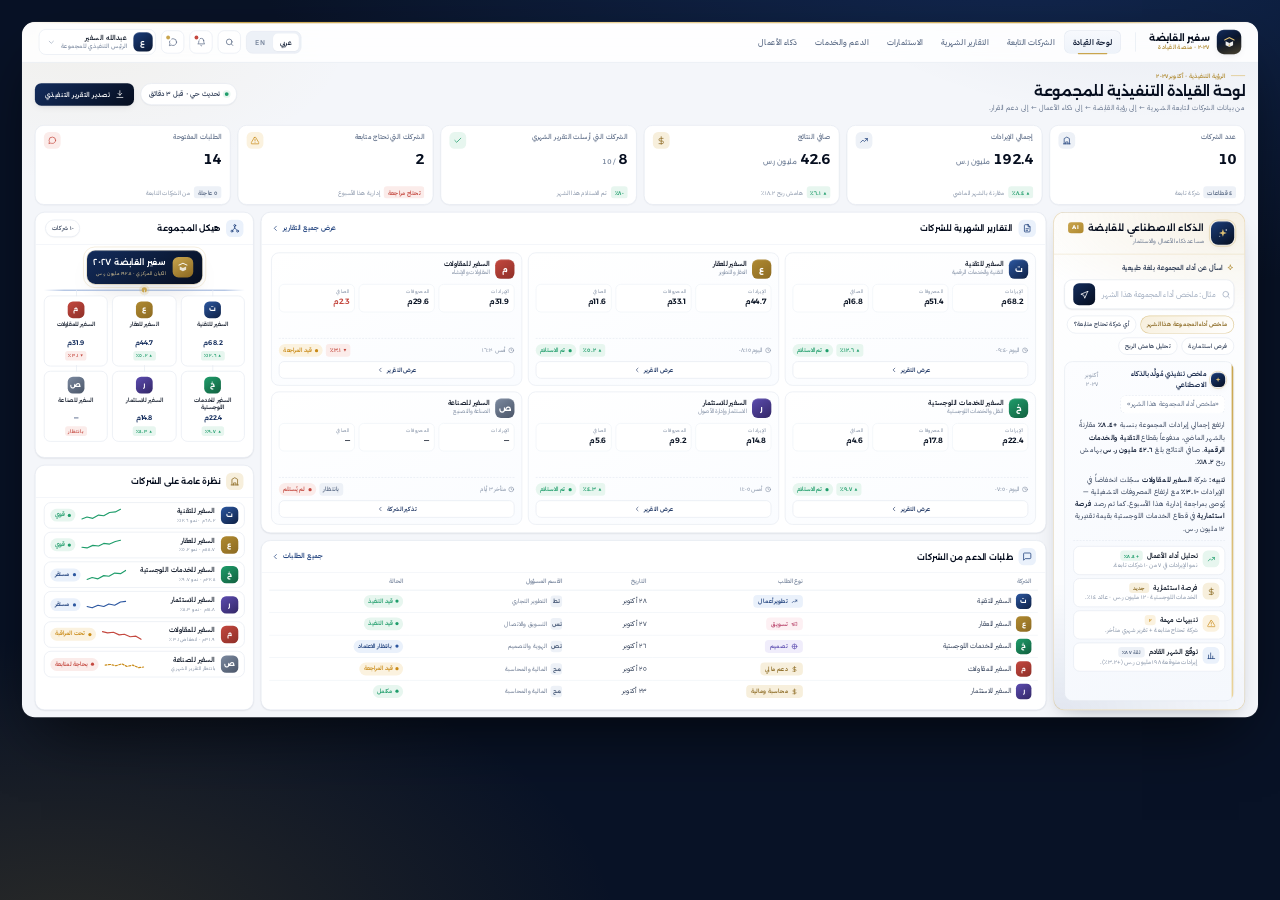
==== index.html @ 9333ea3b "Add Safir Holding 2027 executive dashboard UI concept Arabic-first RTL executive platform for holdin" ====
<!DOCTYPE html>
<html lang="ar" dir="rtl" class="lang-ar">
<head>
<meta charset="UTF-8" />
<meta name="viewport" content="width=device-width, initial-scale=1.0" />
<title>سفير القابضة ٢٠٢٧ — لوحة القيادة التنفيذية</title>
<link rel="preconnect" href="https://fonts.googleapis.com">
<link rel="preconnect" href="https://fonts.gstatic.com" crossorigin>
<link href="https://fonts.googleapis.com/css2?family=Alexandria:wght@300;400;500;600;700&family=IBM+Plex+Sans+Arabic:wght@300;400;500;600;700&display=swap" rel="stylesheet">
<link rel="stylesheet" href="styles.css">
</head>
<body>
<div class="stage-wrap">
<div class="stage" id="stage">

<!-- ================= HEADER ================= -->
<header class="header">
  <div class="header-inner">
    <div class="brand">
      <div class="brand-mark">
        <svg width="21" height="21" viewBox="0 0 24 24" fill="none">
          <path d="M12 2.6 21 7v2.1L12 4.7 3 9.1V7l9-4.4Z" fill="#DCBE72"/>
          <path d="M5.4 10.2v7.1l6.6 3.2 6.6-3.2v-7.1l-6.6 3.2-6.6-3.2Z" fill="#fff" opacity=".92"/>
          <path d="M12 10.6v9.9" stroke="#0A1730" stroke-width="1.1" opacity=".35"/>
          <circle cx="12" cy="17.4" r="1.5" fill="#DCBE72"/>
        </svg>
      </div>
      <div class="brand-text">
        <span class="brand-name"><span class="ar">سفير القابضة</span><span class="en">Safir Holding</span></span>
        <span class="brand-sub"><span class="ar">٢٠٢٧ · منصة القيادة</span><span class="en">2027 · Executive Platform</span></span>
      </div>
    </div>

    <nav class="nav">
      <div class="nav-item active"><span class="ar">لوحة القيادة</span><span class="en">Dashboard</span></div>
      <div class="nav-item"><span class="ar">الشركات التابعة</span><span class="en">Subsidiaries</span></div>
      <div class="nav-item"><span class="ar">التقارير الشهرية</span><span class="en">Monthly Reports</span></div>
      <div class="nav-item"><span class="ar">الاستثمارات</span><span class="en">Investments</span></div>
      <div class="nav-item"><span class="ar">الدعم والخدمات</span><span class="en">Support</span></div>
      <div class="nav-item"><span class="ar">ذكاء الأعمال</span><span class="en">Business Intelligence</span></div>
    </nav>

    <div class="h-actions">
      <div class="lang-switch">
        <button class="lang-opt on" data-lang="ar">عربي</button>
        <button class="lang-opt" data-lang="en">EN</button>
      </div>
      <button class="icon-btn" title="بحث">
        <svg width="15" height="15" viewBox="0 0 24 24" fill="none" stroke="currentColor" stroke-width="1.9" stroke-linecap="round"><circle cx="11" cy="11" r="7"/><path d="m20 20-3.2-3.2"/></svg>
      </button>
      <button class="icon-btn" title="الإشعارات">
        <svg width="15" height="15" viewBox="0 0 24 24" fill="none" stroke="currentColor" stroke-width="1.8" stroke-linecap="round" stroke-linejoin="round"><path d="M18 8a6 6 0 1 0-12 0c0 7-2.5 8-2.5 8h17S18 15 18 8Z"/><path d="M13.7 20a2 2 0 0 1-3.4 0"/></svg>
        <span class="dot"></span>
      </button>
      <button class="icon-btn" title="الرسائل">
        <svg width="15" height="15" viewBox="0 0 24 24" fill="none" stroke="currentColor" stroke-width="1.8" stroke-linecap="round" stroke-linejoin="round"><path d="M21 11.5a8.4 8.4 0 0 1-9 8.4 8.9 8.9 0 0 1-3.9-.9L3 20.5l1.5-4.9a8.4 8.4 0 0 1-1-4.1 8.4 8.4 0 0 1 9-8.4 8.4 8.4 0 0 1 8.5 8.4Z"/></svg>
        <span class="dot gold"></span>
      </button>
      <div class="profile">
        <div class="avatar">ع</div>
        <div class="p-meta">
          <span class="p-name"><span class="ar">عبدالله السفير</span><span class="en">Abdullah Al-Safir</span></span>
          <span class="p-role"><span class="ar">الرئيس التنفيذي للمجموعة</span><span class="en">Group CEO</span></span>
        </div>
        <svg width="13" height="13" viewBox="0 0 24 24" fill="none" stroke="#9DAABD" stroke-width="2" stroke-linecap="round"><path d="m6 9 6 6 6-6"/></svg>
      </div>
    </div>
  </div>
</header>

<div class="board">

  <!-- ============== PAGE HEAD ============== -->
  <div class="head-row anim" style="animation-delay:.02s">
    <div>
      <div class="eyebrow"><span class="rule"></span><span class="ar">الرؤية التنفيذية · أكتوبر ٢٠٢٧</span><span class="en">Executive View · October 2027</span></div>
      <h1 class="page-title"><span class="ar">لوحة القيادة التنفيذية للمجموعة</span><span class="en">Holding Executive Dashboard</span></h1>
      <p class="page-sub"><span class="ar">من بيانات الشركات التابعة الشهرية ← إلى رؤية القابضة ← إلى ذكاء الأعمال ← إلى دعم القرار.</span><span class="en">From subsidiary monthly data → to Holding visibility → to AI intelligence → to management decisions.</span></p>
    </div>
    <div class="head-right">
      <div class="chip"><span class="live"></span><span class="ar">تحديث حي · قبل ٣ دقائق</span><span class="en">Live · updated 3 min ago</span></div>
      <button class="btn-primary">
        <svg width="14" height="14" viewBox="0 0 24 24" fill="none" stroke="currentColor" stroke-width="1.9" stroke-linecap="round" stroke-linejoin="round"><path d="M12 3v12"/><path d="m7 10 5 5 5-5"/><path d="M4 21h16"/></svg>
        <span class="ar">تصدير التقرير التنفيذي</span><span class="en">Export Executive Report</span>
      </button>
    </div>
  </div>

  <!-- ============== KPI STRIP ============== -->
  <section class="kpis">
    <div class="kpi anim" style="animation-delay:.06s">
      <div class="kpi-head"><div class="kpi-lbl"><span class="ar">عدد الشركات</span><span class="en">Companies</span></div>
        <div class="kpi-ic"><svg width="14" height="14" viewBox="0 0 24 24" fill="none" stroke="currentColor" stroke-width="1.9" stroke-linecap="round" stroke-linejoin="round"><path d="M3 21h18"/><path d="M5 21V7l7-4 7 4v14"/><path d="M9 21v-5h6v5"/></svg></div></div>
      <div class="kpi-val num">10</div>
      <div class="kpi-foot"><span class="delta flat"><span class="ar">٤ قطاعات</span><span class="en">4 sectors</span></span><span class="ar">شركة تابعة</span><span class="en">subsidiaries</span></div>
    </div>

    <div class="kpi anim" style="animation-delay:.08s">
      <div class="kpi-head"><div class="kpi-lbl"><span class="ar">إجمالي الإيرادات</span><span class="en">Total Revenue</span></div>
        <div class="kpi-ic"><svg width="14" height="14" viewBox="0 0 24 24" fill="none" stroke="currentColor" stroke-width="1.9" stroke-linecap="round" stroke-linejoin="round"><path d="M3 17l6-6 4 4 8-8"/><path d="M15 7h6v6"/></svg></div></div>
      <div class="kpi-val num">192.4<span class="unit"><span class="ar">مليون ر.س</span><span class="en">M SAR</span></span></div>
      <div class="kpi-foot"><span class="delta up">▲ ٨.٤٪</span><span class="ar">مقارنة بالشهر الماضي</span><span class="en">vs last month</span></div>
    </div>

    <div class="kpi gold anim" style="animation-delay:.10s">
      <div class="kpi-head"><div class="kpi-lbl"><span class="ar">صافي النتائج</span><span class="en">Net Result</span></div>
        <div class="kpi-ic"><svg width="14" height="14" viewBox="0 0 24 24" fill="none" stroke="currentColor" stroke-width="1.9" stroke-linecap="round" stroke-linejoin="round"><path d="M12 2v20"/><path d="M17 6.5H9.5a3.5 3.5 0 0 0 0 7h5a3.5 3.5 0 0 1 0 7H6"/></svg></div></div>
      <div class="kpi-val num">42.6<span class="unit"><span class="ar">مليون ر.س</span><span class="en">M SAR</span></span></div>
      <div class="kpi-foot"><span class="delta up">▲ ٦.١٪</span><span class="ar">هامش ربح ١٨.٢٪</span><span class="en">18.2% margin</span></div>
    </div>

    <div class="kpi green anim" style="animation-delay:.12s">
      <div class="kpi-head"><div class="kpi-lbl"><span class="ar">الشركات التي أرسلت التقرير الشهري</span><span class="en">Reports Submitted</span></div>
        <div class="kpi-ic"><svg width="14" height="14" viewBox="0 0 24 24" fill="none" stroke="currentColor" stroke-width="2" stroke-linecap="round" stroke-linejoin="round"><path d="M20 6 9 17l-5-5"/></svg></div></div>
      <div class="kpi-val num">8<span class="unit">/ 10</span></div>
      <div class="kpi-foot"><span class="delta up">٨٠٪</span><span class="ar">تم الاستلام هذا الشهر</span><span class="en">received</span></div>
    </div>

    <div class="kpi amber anim" style="animation-delay:.14s">
      <div class="kpi-head"><div class="kpi-lbl"><span class="ar">الشركات التي تحتاج متابعة</span><span class="en">Need Attention</span></div>
        <div class="kpi-ic"><svg width="14" height="14" viewBox="0 0 24 24" fill="none" stroke="currentColor" stroke-width="1.9" stroke-linecap="round" stroke-linejoin="round"><path d="M12 9v4"/><path d="M12 17h.01"/><path d="M10.3 3.9 1.8 18a2 2 0 0 0 1.7 3h17a2 2 0 0 0 1.7-3L13.7 3.9a2 2 0 0 0-3.4 0Z"/></svg></div></div>
      <div class="kpi-val num">2</div>
      <div class="kpi-foot"><span class="delta down"><span class="ar">تحتاج مراجعة</span><span class="en">review</span></span><span class="ar">إدارية هذا الأسبوع</span><span class="en">this week</span></div>
    </div>

    <div class="kpi red anim" style="animation-delay:.16s">
      <div class="kpi-head"><div class="kpi-lbl"><span class="ar">الطلبات المفتوحة</span><span class="en">Open Requests</span></div>
        <div class="kpi-ic"><svg width="14" height="14" viewBox="0 0 24 24" fill="none" stroke="currentColor" stroke-width="1.9" stroke-linecap="round" stroke-linejoin="round"><path d="M21 11.5a8.4 8.4 0 0 1-9 8.4 8.9 8.9 0 0 1-3.9-.9L3 20.5l1.5-4.9a8.4 8.4 0 0 1-1-4.1 8.4 8.4 0 0 1 9-8.4 8.4 8.4 0 0 1 8.5 8.4Z"/></svg></div></div>
      <div class="kpi-val num">14</div>
      <div class="kpi-foot"><span class="delta flat"><span class="ar">٥ عاجلة</span><span class="en">5 urgent</span></span><span class="ar">من الشركات التابعة</span><span class="en">from subsidiaries</span></div>
    </div>
  </section>

  <!-- ============== HOLDING AI (left column) ============== -->
  <section class="ai anim" style="animation-delay:.18s">
    <div class="ai-top">
      <div class="ai-orb">
        <svg width="19" height="19" viewBox="0 0 24 24" fill="none">
          <path d="M12 3.4 13.9 9l5.6 1.9-5.6 1.9L12 18.4l-1.9-5.6L4.5 10.9 10.1 9 12 3.4Z" fill="#DCBE72"/>
          <circle cx="18.6" cy="5.4" r="1.5" fill="#fff" opacity=".85"/>
          <circle cx="5.6" cy="17.6" r="1.2" fill="#fff" opacity=".55"/>
        </svg>
      </div>
      <div class="ai-id">
        <h2><span class="ar">الذكاء الاصطناعي للقابضة</span><span class="en">Holding AI</span><span class="badge-ai">AI</span></h2>
        <p><span class="ar">مساعد ذكاء الأعمال والاستثمار</span><span class="en">Business &amp; Investment Assistant</span></p>
      </div>
    </div>

    <div class="ai-body">
      <div class="ask-label">
        <svg width="12" height="12" viewBox="0 0 24 24" fill="none" stroke="#B08A31" stroke-width="2" stroke-linecap="round"><path d="M12 3.4 13.9 9l5.6 1.9-5.6 1.9L12 18.4l-1.9-5.6L4.5 10.9 10.1 9 12 3.4Z"/></svg>
        <span class="ar">اسأل عن أداء المجموعة بلغة طبيعية</span><span class="en">Ask about group performance in natural language</span>
      </div>
      <div class="ask-box">
        <svg width="15" height="15" viewBox="0 0 24 24" fill="none" stroke="#9DAABD" stroke-width="1.8" stroke-linecap="round"><circle cx="11" cy="11" r="7"/><path d="m20 20-3.2-3.2"/></svg>
        <input type="text" placeholder="مثال: ملخص أداء المجموعة هذا الشهر" />
        <button class="ask-send" title="إرسال">
          <svg width="15" height="15" viewBox="0 0 24 24" fill="none" stroke="currentColor" stroke-width="1.9" stroke-linecap="round" stroke-linejoin="round"><path d="M20 4 3 11l7 2.4L12.6 21 20 4Z"/></svg>
        </button>
      </div>
      <div class="suggest">
        <span class="sugg gold"><span class="ar">ملخص أداء المجموعة هذا الشهر</span><span class="en">Group performance summary</span></span>
        <span class="sugg"><span class="ar">أي شركة تحتاج متابعة؟</span><span class="en">Which company needs attention?</span></span>
        <span class="sugg"><span class="ar">فرص استثمارية</span><span class="en">Investment opportunities</span></span>
        <span class="sugg"><span class="ar">تحليل هامش الربح</span><span class="en">Profit margin analysis</span></span>
      </div>

      <div class="answer">
        <div class="answer-head">
          <div class="ai-orb" style="width:22px;height:22px;border-radius:8px;">
            <svg width="12" height="12" viewBox="0 0 24 24" fill="none"><path d="M12 3.4 13.9 9l5.6 1.9-5.6 1.9L12 18.4l-1.9-5.6L4.5 10.9 10.1 9 12 3.4Z" fill="#DCBE72"/></svg>
          </div>
          <span class="who"><span class="ar">ملخص تنفيذي مُولَّد بالذكاء الاصطناعي</span><span class="en">AI-generated executive summary</span></span>
          <span class="time"><span class="ar">أكتوبر ٢٠٢٧</span><span class="en">Oct 2027</span></span>
        </div>
        <div class="answer-q"><span class="ar">«ملخص أداء المجموعة هذا الشهر»</span><span class="en">“Group performance summary this month”</span></div>
        <p><span class="ar">ارتفع إجمالي إيرادات المجموعة بنسبة <b class="hl-g">+٨.٤٪</b> مقارنةً بالشهر الماضي، مدفوعاً بقطاع <b>التقنية والخدمات الرقمية</b>. صافي النتائج بلغ <b class="hl-gold">٤٢.٦ مليون ر.س</b> بهامش ربح <b>١٨.٢٪</b>.</span><span class="en">Revenue grew <b class="hl-g">+8.4%</b> MoM, led by <b>Technology &amp; Digital</b>. Net result <b class="hl-gold">SAR 42.6M</b> at an <b>18.2%</b> margin.</span></p>
        <p><span class="ar"><b class="hl-r">تنبيه:</b> شركة <b>السفير للمقاولات</b> سجّلت انخفاضاً في الإيرادات <b class="hl-r">-٣.١٪</b> مع ارتفاع المصروفات التشغيلية — يُوصى بمراجعة إدارية هذا الأسبوع. كما تم رصد <b class="hl-gold">فرصة استثمارية</b> في قطاع الخدمات اللوجستية بقيمة تقديرية ١٢ مليون ر.س.</span><span class="en"><b class="hl-r">Alert:</b> <b>Al-Safir Contracting</b> revenue <b class="hl-r">-3.1%</b> with rising expenses — a management review is recommended. A <b class="hl-gold">logistics opportunity</b> of SAR 12M was detected.</span></p>

        <div class="ai-mini">
          <div class="mini">
            <div class="mini-ic g"><svg width="13" height="13" viewBox="0 0 24 24" fill="none" stroke="currentColor" stroke-width="2" stroke-linecap="round" stroke-linejoin="round"><path d="M3 17l6-6 4 4 8-8"/><path d="M15 7h6v6"/></svg></div>
            <div><div class="mini-k"><span class="ar">تحليل أداء الأعمال</span><span class="en">Business performance</span><span class="ins-tag up">+٨.٤٪</span></div>
              <div class="mini-v"><span class="ar">نمو الإيرادات في ٧ من ١٠ شركات تابعة.</span><span class="en">Revenue growth in 7 of 10 subsidiaries.</span></div></div>
          </div>
          <div class="mini">
            <div class="mini-ic gold"><svg width="13" height="13" viewBox="0 0 24 24" fill="none" stroke="currentColor" stroke-width="2" stroke-linecap="round" stroke-linejoin="round"><path d="M12 2v20"/><path d="M17 6.5H9.5a3.5 3.5 0 0 0 0 7h5a3.5 3.5 0 0 1 0 7H6"/></svg></div>
            <div><div class="mini-k"><span class="ar">فرصة استثمارية</span><span class="en">Investment opportunity</span><span class="ins-tag gold"><span class="ar">جديد</span><span class="en">New</span></span></div>
              <div class="mini-v"><span class="ar">الخدمات اللوجستية · ١٢ مليون ر.س · عائد ١٤٪.</span><span class="en">Logistics · SAR 12M · 14% return.</span></div></div>
          </div>
          <div class="mini">
            <div class="mini-ic a"><svg width="13" height="13" viewBox="0 0 24 24" fill="none" stroke="currentColor" stroke-width="2" stroke-linecap="round" stroke-linejoin="round"><path d="M12 9v4"/><path d="M12 17h.01"/><path d="M10.3 3.9 1.8 18a2 2 0 0 0 1.7 3h17a2 2 0 0 0 1.7-3L13.7 3.9a2 2 0 0 0-3.4 0Z"/></svg></div>
            <div><div class="mini-k"><span class="ar">تنبيهات مهمة</span><span class="en">Important alerts</span><span class="ins-tag warn">٢</span></div>
              <div class="mini-v"><span class="ar">شركة تحتاج متابعة + تقرير شهري متأخر.</span><span class="en">One company to review + one late report.</span></div></div>
          </div>
          <div class="mini">
            <div class="mini-ic b"><svg width="13" height="13" viewBox="0 0 24 24" fill="none" stroke="currentColor" stroke-width="2" stroke-linecap="round" stroke-linejoin="round"><path d="M4 20V10M10 20V4M16 20v-7M22 20H2"/></svg></div>
            <div><div class="mini-k"><span class="ar">توقّع الشهر القادم</span><span class="en">Next-month projection</span><span class="ins-tag"><span class="ar">ثقة ٨٧٪</span><span class="en">87% conf.</span></span></div>
              <div class="mini-v"><span class="ar">إيرادات متوقعة ١٩٨ مليون ر.س (+٣.٢٪).</span><span class="en">SAR 198M projected (+3.2%).</span></div></div>
          </div>
        </div>
      </div>
    </div>
  </section>

  <!-- ============== MONTHLY COMPANY REPORTS ============== -->
  <section class="card reports anim" style="animation-delay:.22s">
    <div class="card-head">
      <div class="card-title">
        <div class="t-ico"><svg width="15" height="15" viewBox="0 0 24 24" fill="none" stroke="currentColor" stroke-width="1.9" stroke-linecap="round" stroke-linejoin="round"><path d="M14 3H7a2 2 0 0 0-2 2v14a2 2 0 0 0 2 2h10a2 2 0 0 0 2-2V8l-5-5Z"/><path d="M14 3v5h5"/><path d="M9 13h6M9 17h4"/></svg></div>
        <div>
          <h2><span class="ar">التقارير الشهرية للشركات</span><span class="en">Monthly Company Reports</span></h2>
        </div>
      </div>
      <span class="link-more"><span class="ar">عرض جميع التقارير</span><span class="en">View all reports</span><svg width="13" height="13" viewBox="0 0 24 24" fill="none" stroke="currentColor" stroke-width="2" stroke-linecap="round" stroke-linejoin="round"><path d="m15 18-6-6 6-6"/></svg></span>
    </div>
    <div class="card-body">
      <div class="rep-grid">

        <div class="rep">
          <div class="rep-top">
            <div class="rep-logo" style="background:linear-gradient(145deg,#2C57A0,#0E2044)">ت</div>
            <div class="rep-id">
              <div class="rep-name"><span class="ar">السفير للتقنية</span><span class="en">Al-Safir Technology</span></div>
              <div class="rep-sec"><span class="ar">التقنية والخدمات الرقمية</span><span class="en">Technology &amp; Digital</span></div>
            </div>
          </div>
          <div class="rep-stats">
            <div class="stat"><div class="l"><span class="ar">الإيرادات</span><span class="en">Revenue</span></div><div class="v">68.2م</div></div>
            <div class="stat"><div class="l"><span class="ar">المصروفات</span><span class="en">Expenses</span></div><div class="v">51.4م</div></div>
            <div class="stat"><div class="l"><span class="ar">الصافي</span><span class="en">Net</span></div><div class="v">16.8م</div></div>
          </div>
          <div class="rep-foot">
            <span class="rep-upd"><svg width="10" height="10" viewBox="0 0 24 24" fill="none" stroke="currentColor" stroke-width="2" stroke-linecap="round"><circle cx="12" cy="12" r="9"/><path d="M12 7v5l3 2"/></svg><span class="ar">اليوم ٠٩:٤٠</span><span class="en">Today 09:40</span></span>
            <div style="display:flex;align-items:center;gap:5px">
              <span class="delta up">▲ ١٢.٦٪</span>
              <span class="status ok"><i></i><span class="ar">تم الاستلام</span><span class="en">Received</span></span>
            </div>
          </div>
          <div style="margin-top:7px"><button class="btn-ghost" style="width:100%;justify-content:center"><span class="ar">عرض التقرير</span><span class="en">View Report</span><svg width="11" height="11" viewBox="0 0 24 24" fill="none" stroke="currentColor" stroke-width="2" stroke-linecap="round" stroke-linejoin="round"><path d="m15 18-6-6 6-6"/></svg></button></div>
        </div>

        <div class="rep">
          <div class="rep-top">
            <div class="rep-logo" style="background:linear-gradient(145deg,#B08A31,#8C6A22)">ع</div>
            <div class="rep-id">
              <div class="rep-name"><span class="ar">السفير للعقار</span><span class="en">Al-Safir Real Estate</span></div>
              <div class="rep-sec"><span class="ar">العقار والتطوير</span><span class="en">Real Estate &amp; Development</span></div>
            </div>
          </div>
          <div class="rep-stats">
            <div class="stat"><div class="l"><span class="ar">الإيرادات</span><span class="en">Revenue</span></div><div class="v">44.7م</div></div>
            <div class="stat"><div class="l"><span class="ar">المصروفات</span><span class="en">Expenses</span></div><div class="v">33.1م</div></div>
            <div class="stat"><div class="l"><span class="ar">الصافي</span><span class="en">Net</span></div><div class="v">11.6م</div></div>
          </div>
          <div class="rep-foot">
            <span class="rep-upd"><svg width="10" height="10" viewBox="0 0 24 24" fill="none" stroke="currentColor" stroke-width="2" stroke-linecap="round"><circle cx="12" cy="12" r="9"/><path d="M12 7v5l3 2"/></svg><span class="ar">اليوم ٠٨:١٥</span><span class="en">Today 08:15</span></span>
            <div style="display:flex;align-items:center;gap:5px">
              <span class="delta up">▲ ٥.٢٪</span>
              <span class="status ok"><i></i><span class="ar">تم الاستلام</span><span class="en">Received</span></span>
            </div>
          </div>
          <div style="margin-top:7px"><button class="btn-ghost" style="width:100%;justify-content:center"><span class="ar">عرض التقرير</span><span class="en">View Report</span><svg width="11" height="11" viewBox="0 0 24 24" fill="none" stroke="currentColor" stroke-width="2" stroke-linecap="round" stroke-linejoin="round"><path d="m15 18-6-6 6-6"/></svg></button></div>
        </div>

        <div class="rep">
          <div class="rep-top">
            <div class="rep-logo" style="background:linear-gradient(145deg,#C4483F,#8E2F28)">م</div>
            <div class="rep-id">
              <div class="rep-name"><span class="ar">السفير للمقاولات</span><span class="en">Al-Safir Contracting</span></div>
              <div class="rep-sec"><span class="ar">المقاولات والإنشاء</span><span class="en">Contracting &amp; Construction</span></div>
            </div>
          </div>
          <div class="rep-stats">
            <div class="stat"><div class="l"><span class="ar">الإيرادات</span><span class="en">Revenue</span></div><div class="v">31.9م</div></div>
            <div class="stat"><div class="l"><span class="ar">المصروفات</span><span class="en">Expenses</span></div><div class="v">29.6م</div></div>
            <div class="stat"><div class="l"><span class="ar">الصافي</span><span class="en">Net</span></div><div class="v neg">2.3م</div></div>
          </div>
          <div class="rep-foot">
            <span class="rep-upd"><svg width="10" height="10" viewBox="0 0 24 24" fill="none" stroke="currentColor" stroke-width="2" stroke-linecap="round"><circle cx="12" cy="12" r="9"/><path d="M12 7v5l3 2"/></svg><span class="ar">أمس ١٦:٢٠</span><span class="en">Yesterday 16:20</span></span>
            <div style="display:flex;align-items:center;gap:5px">
              <span class="delta down">▼ ٣.١٪</span>
              <span class="status late"><i></i><span class="ar">قيد المراجعة</span><span class="en">Review</span></span>
            </div>
          </div>
          <div style="margin-top:7px"><button class="btn-ghost" style="width:100%;justify-content:center"><span class="ar">عرض التقرير</span><span class="en">View Report</span><svg width="11" height="11" viewBox="0 0 24 24" fill="none" stroke="currentColor" stroke-width="2" stroke-linecap="round" stroke-linejoin="round"><path d="m15 18-6-6 6-6"/></svg></button></div>
        </div>

        <div class="rep">
          <div class="rep-top">
            <div class="rep-logo" style="background:linear-gradient(145deg,#1F9D6B,#12603F)">خ</div>
            <div class="rep-id">
              <div class="rep-name"><span class="ar">السفير للخدمات اللوجستية</span><span class="en">Al-Safir Logistics</span></div>
              <div class="rep-sec"><span class="ar">النقل والخدمات اللوجستية</span><span class="en">Transport &amp; Logistics</span></div>
            </div>
          </div>
          <div class="rep-stats">
            <div class="stat"><div class="l"><span class="ar">الإيرادات</span><span class="en">Revenue</span></div><div class="v">22.4م</div></div>
            <div class="stat"><div class="l"><span class="ar">المصروفات</span><span class="en">Expenses</span></div><div class="v">17.8م</div></div>
            <div class="stat"><div class="l"><span class="ar">الصافي</span><span class="en">Net</span></div><div class="v">4.6م</div></div>
          </div>
          <div class="rep-foot">
            <span class="rep-upd"><svg width="10" height="10" viewBox="0 0 24 24" fill="none" stroke="currentColor" stroke-width="2" stroke-linecap="round"><circle cx="12" cy="12" r="9"/><path d="M12 7v5l3 2"/></svg><span class="ar">اليوم ٠٧:٥٠</span><span class="en">Today 07:50</span></span>
            <div style="display:flex;align-items:center;gap:5px">
              <span class="delta up">▲ ٩.٧٪</span>
              <span class="status ok"><i></i><span class="ar">تم الاستلام</span><span class="en">Received</span></span>
            </div>
          </div>
          <div style="margin-top:7px"><button class="btn-ghost" style="width:100%;justify-content:center"><span class="ar">عرض التقرير</span><span class="en">View Report</span><svg width="11" height="11" viewBox="0 0 24 24" fill="none" stroke="currentColor" stroke-width="2" stroke-linecap="round" stroke-linejoin="round"><path d="m15 18-6-6 6-6"/></svg></button></div>
        </div>

        <div class="rep">
          <div class="rep-top">
            <div class="rep-logo" style="background:linear-gradient(145deg,#5C4CB0,#332766)">ر</div>
            <div class="rep-id">
              <div class="rep-name"><span class="ar">السفير للاستثمار</span><span class="en">Al-Safir Investments</span></div>
              <div class="rep-sec"><span class="ar">الاستثمار وإدارة الأصول</span><span class="en">Investments &amp; Asset Mgmt</span></div>
            </div>
          </div>
          <div class="rep-stats">
            <div class="stat"><div class="l"><span class="ar">الإيرادات</span><span class="en">Revenue</span></div><div class="v">14.8م</div></div>
            <div class="stat"><div class="l"><span class="ar">المصروفات</span><span class="en">Expenses</span></div><div class="v">9.2م</div></div>
            <div class="stat"><div class="l"><span class="ar">الصافي</span><span class="en">Net</span></div><div class="v">5.6م</div></div>
          </div>
          <div class="rep-foot">
            <span class="rep-upd"><svg width="10" height="10" viewBox="0 0 24 24" fill="none" stroke="currentColor" stroke-width="2" stroke-linecap="round"><circle cx="12" cy="12" r="9"/><path d="M12 7v5l3 2"/></svg><span class="ar">أمس ١١:٠٥</span><span class="en">Yesterday 11:05</span></span>
            <div style="display:flex;align-items:center;gap:5px">
              <span class="delta up">▲ ٤.٣٪</span>
              <span class="status ok"><i></i><span class="ar">تم الاستلام</span><span class="en">Received</span></span>
            </div>
          </div>
          <div style="margin-top:7px"><button class="btn-ghost" style="width:100%;justify-content:center"><span class="ar">عرض التقرير</span><span class="en">View Report</span><svg width="11" height="11" viewBox="0 0 24 24" fill="none" stroke="currentColor" stroke-width="2" stroke-linecap="round" stroke-linejoin="round"><path d="m15 18-6-6 6-6"/></svg></button></div>
        </div>

        <div class="rep">
          <div class="rep-top">
            <div class="rep-logo" style="background:linear-gradient(145deg,#7C8AA0,#4A5568)">ص</div>
            <div class="rep-id">
              <div class="rep-name"><span class="ar">السفير للصناعة</span><span class="en">Al-Safir Industrial</span></div>
              <div class="rep-sec"><span class="ar">الصناعة والتصنيع</span><span class="en">Industry &amp; Manufacturing</span></div>
            </div>
          </div>
          <div class="rep-stats">
            <div class="stat"><div class="l"><span class="ar">الإيرادات</span><span class="en">Revenue</span></div><div class="v">—</div></div>
            <div class="stat"><div class="l"><span class="ar">المصروفات</span><span class="en">Expenses</span></div><div class="v">—</div></div>
            <div class="stat"><div class="l"><span class="ar">الصافي</span><span class="en">Net</span></div><div class="v">—</div></div>
          </div>
          <div class="rep-foot">
            <span class="rep-upd"><svg width="10" height="10" viewBox="0 0 24 24" fill="none" stroke="currentColor" stroke-width="2" stroke-linecap="round"><circle cx="12" cy="12" r="9"/><path d="M12 7v5l3 2"/></svg><span class="ar">متأخر ٣ أيام</span><span class="en">Overdue 3d</span></span>
            <div style="display:flex;align-items:center;gap:5px">
              <span class="delta flat"><span class="ar">بانتظار</span><span class="en">Pending</span></span>
              <span class="status miss"><i></i><span class="ar">لم يُستلم</span><span class="en">Missing</span></span>
            </div>
          </div>
          <div style="margin-top:7px"><button class="btn-ghost" style="width:100%;justify-content:center"><span class="ar">تذكير الشركة</span><span class="en">Send Reminder</span><svg width="11" height="11" viewBox="0 0 24 24" fill="none" stroke="currentColor" stroke-width="2" stroke-linecap="round" stroke-linejoin="round"><path d="m15 18-6-6 6-6"/></svg></button></div>
        </div>

      </div>
    </div>
  </section>

  <!-- ============== SUPPORT REQUESTS ============== -->
  <section class="card support anim" style="animation-delay:.26s">
    <div class="card-head">
      <div class="card-title">
        <div class="t-ico"><svg width="15" height="15" viewBox="0 0 24 24" fill="none" stroke="currentColor" stroke-width="1.9" stroke-linecap="round" stroke-linejoin="round"><path d="M21 15a2 2 0 0 1-2 2H7l-4 4V5a2 2 0 0 1 2-2h14a2 2 0 0 1 2 2Z"/></svg></div>
        <div>
          <h2><span class="ar">طلبات الدعم من الشركات</span><span class="en">Support Requests</span></h2>
        </div>
      </div>
      <span class="link-more"><span class="ar">جميع الطلبات</span><span class="en">All requests</span><svg width="13" height="13" viewBox="0 0 24 24" fill="none" stroke="currentColor" stroke-width="2" stroke-linecap="round" stroke-linejoin="round"><path d="m15 18-6-6 6-6"/></svg></span>
    </div>
    <div class="card-body">
      <table class="table">
        <thead>
          <tr>
            <th><span class="ar">الشركة</span><span class="en">Company</span></th>
            <th><span class="ar">نوع الطلب</span><span class="en">Type</span></th>
            <th><span class="ar">التاريخ</span><span class="en">Date</span></th>
            <th><span class="ar">القسم المسؤول</span><span class="en">Department</span></th>
            <th><span class="ar">الحالة</span><span class="en">Status</span></th>
          </tr>
        </thead>
        <tbody>
          <tr>
            <td><div class="co-cell"><div class="co-dot" style="background:linear-gradient(145deg,#2C57A0,#0E2044)">ت</div><span><span class="ar">السفير للتقنية</span><span class="en">Al-Safir Technology</span></span></div></td>
            <td><span class="type-tag dev"><svg width="10" height="10" viewBox="0 0 24 24" fill="none" stroke="currentColor" stroke-width="2.2" stroke-linecap="round" stroke-linejoin="round"><path d="M3 17l6-6 4 4 8-8"/><path d="M15 7h6v6"/></svg><span class="ar">تطوير أعمال</span><span class="en">Business Dev.</span></span></td>
            <td class="date"><span class="ar">٢٨ أكتوبر</span><span class="en">28 Oct</span></td>
            <td><span class="dept"><span class="av">تط</span><span class="ar">التطوير التجاري</span><span class="en">Business Development</span></span></td>
            <td><span class="status ok"><i></i><span class="ar">قيد التنفيذ</span><span class="en">In progress</span></span></td>
          </tr>
          <tr>
            <td><div class="co-cell"><div class="co-dot" style="background:linear-gradient(145deg,#B08A31,#8C6A22)">ع</div><span><span class="ar">السفير للعقار</span><span class="en">Al-Safir Real Estate</span></span></div></td>
            <td><span class="type-tag mkt"><svg width="10" height="10" viewBox="0 0 24 24" fill="none" stroke="currentColor" stroke-width="2.2" stroke-linecap="round" stroke-linejoin="round"><path d="m3 11 18-5v12L3 13v-2Z"/><path d="M11.6 16.8 6 19v-3"/></svg><span class="ar">تسويق</span><span class="en">Marketing</span></span></td>
            <td class="date"><span class="ar">٢٧ أكتوبر</span><span class="en">27 Oct</span></td>
            <td><span class="dept"><span class="av">تس</span><span class="ar">التسويق والاتصال</span><span class="en">Marketing &amp; Comms</span></span></td>
            <td><span class="status ok"><i></i><span class="ar">قيد التنفيذ</span><span class="en">In progress</span></span></td>
          </tr>
          <tr>
            <td><div class="co-cell"><div class="co-dot" style="background:linear-gradient(145deg,#1F9D6B,#12603F)">خ</div><span><span class="ar">السفير للخدمات اللوجستية</span><span class="en">Al-Safir Logistics</span></span></div></td>
            <td><span class="type-tag des"><svg width="10" height="10" viewBox="0 0 24 24" fill="none" stroke="currentColor" stroke-width="2.2" stroke-linecap="round" stroke-linejoin="round"><circle cx="12" cy="12" r="9"/><path d="M12 3v18M3 12h18"/></svg><span class="ar">تصميم</span><span class="en">Design</span></span></td>
            <td class="date"><span class="ar">٢٦ أكتوبر</span><span class="en">26 Oct</span></td>
            <td><span class="dept"><span class="av">تص</span><span class="ar">الهوية والتصميم</span><span class="en">Brand &amp; Design</span></span></td>
            <td><span class="status rev"><i></i><span class="ar">بانتظار الاعتماد</span><span class="en">Pending approval</span></span></td>
          </tr>
          <tr>
            <td><div class="co-cell"><div class="co-dot" style="background:linear-gradient(145deg,#C4483F,#8E2F28)">م</div><span><span class="ar">السفير للمقاولات</span><span class="en">Al-Safir Contracting</span></span></div></td>
            <td><span class="type-tag fin"><svg width="10" height="10" viewBox="0 0 24 24" fill="none" stroke="currentColor" stroke-width="2.2" stroke-linecap="round" stroke-linejoin="round"><path d="M12 2v20"/><path d="M17 6.5H9.5a3.5 3.5 0 0 0 0 7h5a3.5 3.5 0 0 1 0 7H6"/></svg><span class="ar">دعم مالي</span><span class="en">Financial Support</span></span></td>
            <td class="date"><span class="ar">٢٥ أكتوبر</span><span class="en">25 Oct</span></td>
            <td><span class="dept"><span class="av">مح</span><span class="ar">المالية والمحاسبة</span><span class="en">Finance &amp; Accounting</span></span></td>
            <td><span class="status late"><i></i><span class="ar">قيد المراجعة</span><span class="en">Under review</span></span></td>
          </tr>
          <tr>
            <td><div class="co-cell"><div class="co-dot" style="background:linear-gradient(145deg,#5C4CB0,#332766)">ر</div><span><span class="ar">السفير للاستثمار</span><span class="en">Al-Safir Investments</span></span></div></td>
            <td><span class="type-tag fin"><svg width="10" height="10" viewBox="0 0 24 24" fill="none" stroke="currentColor" stroke-width="2.2" stroke-linecap="round" stroke-linejoin="round"><path d="M12 2v20"/><path d="M17 6.5H9.5a3.5 3.5 0 0 0 0 7h5a3.5 3.5 0 0 1 0 7H6"/></svg><span class="ar">محاسبة ومالية</span><span class="en">Accounting</span></span></td>
            <td class="date"><span class="ar">٢٣ أكتوبر</span><span class="en">23 Oct</span></td>
            <td><span class="dept"><span class="av">مح</span><span class="ar">المالية والمحاسبة</span><span class="en">Finance &amp; Accounting</span></span></td>
            <td><span class="status ok"><i></i><span class="ar">مكتمل</span><span class="en">Completed</span></span></td>
          </tr>
        </tbody>
      </table>
    </div>
  </section>

  <!-- ============== RIGHT COLUMN ============== -->
  <div class="rel">

    <!-- Group structure map -->
    <section class="card map-card anim" style="animation-delay:.30s">
      <div class="card-head">
        <div class="card-title">
          <div class="t-ico"><svg width="15" height="15" viewBox="0 0 24 24" fill="none" stroke="currentColor" stroke-width="1.9" stroke-linecap="round" stroke-linejoin="round"><circle cx="12" cy="5" r="2.4"/><circle cx="5" cy="19" r="2.4"/><circle cx="19" cy="19" r="2.4"/><path d="M12 7.4v4M12 11.4 6.4 16.8M12 11.4l5.6 5.4"/></svg></div>
          <div><h2><span class="ar">هيكل المجموعة</span><span class="en">Group Structure</span></h2></div>
        </div>
        <span class="chip" style="padding:5px 9px;font-size:9.5px"><span class="ar">١٠ شركات</span><span class="en">10 companies</span></span>
      </div>
      <div class="card-body">
        <div class="map-hub">
          <div class="hub">
            <div class="hub-logo">
              <svg width="18" height="18" viewBox="0 0 24 24" fill="none">
                <path d="M12 2.6 21 7v2.1L12 4.7 3 9.1V7l9-4.4Z" fill="#fff" opacity=".95"/>
                <path d="M5.4 10.2v7.1l6.6 3.2 6.6-3.2v-7.1l-6.6 3.2-6.6-3.2Z" fill="#fff" opacity=".78"/>
              </svg>
            </div>
            <div class="hub-txt">
              <h3><span class="ar">سفير القابضة ٢٠٢٧</span><span class="en">Safir Holding 2027</span></h3>
              <p><span class="ar">الكيان المركزي · ١٩٢.٤ مليون ر.س</span><span class="en">Central Entity · SAR 192.4M</span></p>
            </div>
          </div>
        </div>
        <div class="connector"><div class="bus"></div></div>
        <div class="subs">
          <div class="sub">
            <div class="sub-logo" style="background:linear-gradient(145deg,#2C57A0,#0E2044)">ت</div>
            <div class="sub-name"><span class="ar">السفير للتقنية</span><span class="en">Al-Safir Technology</span></div>
            <div class="sub-val">68.2م</div>
            <div class="sub-pct up">▲ ١٢.٦٪</div>
          </div>
          <div class="sub">
            <div class="sub-logo" style="background:linear-gradient(145deg,#B08A31,#8C6A22)">ع</div>
            <div class="sub-name"><span class="ar">السفير للعقار</span><span class="en">Al-Safir Real Estate</span></div>
            <div class="sub-val">44.7م</div>
            <div class="sub-pct up">▲ ٥.٢٪</div>
          </div>
          <div class="sub">
            <div class="sub-logo" style="background:linear-gradient(145deg,#C4483F,#8E2F28)">م</div>
            <div class="sub-name"><span class="ar">السفير للمقاولات</span><span class="en">Al-Safir Contracting</span></div>
            <div class="sub-val">31.9م</div>
            <div class="sub-pct down">▼ ٣.١٪</div>
          </div>
          <div class="sub">
            <div class="sub-logo" style="background:linear-gradient(145deg,#1F9D6B,#12603F)">خ</div>
            <div class="sub-name"><span class="ar">السفير للخدمات اللوجستية</span><span class="en">Al-Safir Logistics</span></div>
            <div class="sub-val">22.4م</div>
            <div class="sub-pct up">▲ ٩.٧٪</div>
          </div>
          <div class="sub">
            <div class="sub-logo" style="background:linear-gradient(145deg,#5C4CB0,#332766)">ر</div>
            <div class="sub-name"><span class="ar">السفير للاستثمار</span><span class="en">Al-Safir Investments</span></div>
            <div class="sub-val">14.8م</div>
            <div class="sub-pct up">▲ ٤.٣٪</div>
          </div>
          <div class="sub">
            <div class="sub-logo" style="background:linear-gradient(145deg,#7C8AA0,#4A5568)">ص</div>
            <div class="sub-name"><span class="ar">السفير للصناعة</span><span class="en">Al-Safir Industrial</span></div>
            <div class="sub-val">—</div>
            <div class="sub-pct down"><span class="ar">بانتظار</span><span class="en">Pending</span></div>
          </div>
        </div>
      </div>
    </section>

    <!-- Companies overview -->
    <section class="card ov-card anim" style="animation-delay:.34s">
      <div class="card-head">
        <div class="card-title">
          <div class="t-ico gold"><svg width="15" height="15" viewBox="0 0 24 24" fill="none" stroke="currentColor" stroke-width="1.9" stroke-linecap="round" stroke-linejoin="round"><path d="M3 21h18"/><path d="M5 21V7l7-4 7 4v14"/><path d="M9 21v-5h6v5"/></svg></div>
          <div><h2><span class="ar">نظرة عامة على الشركات</span><span class="en">Companies Overview</span></h2></div>
        </div>
      </div>
      <div class="card-body">

        <div class="ov">
          <div class="ov-logo" style="background:linear-gradient(145deg,#2C57A0,#0E2044)">ت</div>
          <div><div class="ov-name"><span class="ar">السفير للتقنية</span><span class="en">Al-Safir Technology</span></div><div class="ov-meta"><span class="ar">٦٨.٢م · نمو ١٢.٦٪</span><span class="en">68.2M · +12.6%</span></div></div>
          <svg class="ov-spark" viewBox="0 0 62 22" preserveAspectRatio="none"><path d="M1 17 L9 14 L18 16 L27 11 L35 12 L44 7 L53 6 L61 2" fill="none" stroke="#1F9D6B" stroke-width="1.8" stroke-linecap="round" stroke-linejoin="round"/></svg>
          <span class="health-pill strong"><i></i><span class="ar">قوي</span><span class="en">Strong</span></span>
        </div>

        <div class="ov">
          <div class="ov-logo" style="background:linear-gradient(145deg,#B08A31,#8C6A22)">ع</div>
          <div><div class="ov-name"><span class="ar">السفير للعقار</span><span class="en">Al-Safir Real Estate</span></div><div class="ov-meta"><span class="ar">٤٤.٧م · نمو ٥.٢٪</span><span class="en">44.7M · +5.2%</span></div></div>
          <svg class="ov-spark" viewBox="0 0 62 22" preserveAspectRatio="none"><path d="M1 15 L9 16 L18 12 L27 13 L35 9 L44 10 L53 6 L61 4" fill="none" stroke="#1F9D6B" stroke-width="1.8" stroke-linecap="round" stroke-linejoin="round"/></svg>
          <span class="health-pill strong"><i></i><span class="ar">قوي</span><span class="en">Strong</span></span>
        </div>

        <div class="ov">
          <div class="ov-logo" style="background:linear-gradient(145deg,#1F9D6B,#12603F)">خ</div>
          <div><div class="ov-name"><span class="ar">السفير للخدمات اللوجستية</span><span class="en">Al-Safir Logistics</span></div><div class="ov-meta"><span class="ar">٢٢.٤م · نمو ٩.٧٪</span><span class="en">22.4M · +9.7%</span></div></div>
          <svg class="ov-spark" viewBox="0 0 62 22" preserveAspectRatio="none"><path d="M1 18 L9 15 L18 17 L27 12 L35 13 L44 8 L53 9 L61 4" fill="none" stroke="#1F9D6B" stroke-width="1.8" stroke-linecap="round" stroke-linejoin="round"/></svg>
          <span class="health-pill stable"><i></i><span class="ar">مستقر</span><span class="en">Stable</span></span>
        </div>

        <div class="ov">
          <div class="ov-logo" style="background:linear-gradient(145deg,#5C4CB0,#332766)">ر</div>
          <div><div class="ov-name"><span class="ar">السفير للاستثمار</span><span class="en">Al-Safir Investments</span></div><div class="ov-meta"><span class="ar">١٤.٨م · نمو ٤.٣٪</span><span class="en">14.8M · +4.3%</span></div></div>
          <svg class="ov-spark" viewBox="0 0 62 22" preserveAspectRatio="none"><path d="M1 14 L9 16 L18 12 L27 14 L35 10 L44 12 L53 7 L61 6" fill="none" stroke="#2C57A0" stroke-width="1.8" stroke-linecap="round" stroke-linejoin="round"/></svg>
          <span class="health-pill stable"><i></i><span class="ar">مستقر</span><span class="en">Stable</span></span>
        </div>

        <div class="ov">
          <div class="ov-logo" style="background:linear-gradient(145deg,#C4483F,#8E2F28)">م</div>
          <div><div class="ov-name"><span class="ar">السفير للمقاولات</span><span class="en">Al-Safir Contracting</span></div><div class="ov-meta"><span class="ar">٣١.٩م · انخفاض ٣.١٪</span><span class="en">31.9M · −3.1%</span></div></div>
          <svg class="ov-spark" viewBox="0 0 62 22" preserveAspectRatio="none"><path d="M1 7 L9 9 L18 8 L27 12 L35 11 L44 15 L53 14 L61 19" fill="none" stroke="#C4483F" stroke-width="1.8" stroke-linecap="round" stroke-linejoin="round"/></svg>
          <span class="health-pill watch"><i></i><span class="ar">تحت المراقبة</span><span class="en">Watch</span></span>
        </div>

        <div class="ov">
          <div class="ov-logo" style="background:linear-gradient(145deg,#7C8AA0,#4A5568)">ص</div>
          <div><div class="ov-name"><span class="ar">السفير للصناعة</span><span class="en">Al-Safir Industrial</span></div><div class="ov-meta"><span class="ar">بانتظار التقرير الشهري</span><span class="en">Awaiting report</span></div></div>
          <svg class="ov-spark" viewBox="0 0 62 22" preserveAspectRatio="none"><path d="M1 12 L9 11 L18 13 L27 10 L35 14 L44 12 L53 16 L61 15" fill="none" stroke="#C98A16" stroke-width="1.8" stroke-linecap="round" stroke-linejoin="round" stroke-dasharray="3 2.5"/></svg>
          <span class="health-pill risk"><i></i><span class="ar">بحاجة لمتابعة</span><span class="en">Attention</span></span>
        </div>

      </div>
    </section>

  </div><!-- /rel -->

</div><!-- /board -->
</div><!-- /stage -->
</div><!-- /stage-wrap -->

<script>
(function(){
  var html=document.documentElement;
  var opts=document.querySelectorAll('.lang-opt');
  function setLang(lang){
    opts.forEach(function(o){o.classList.toggle('on', o.getAttribute('data-lang')===lang);});
    html.classList.remove('lang-ar','lang-en');
    html.classList.add('lang-'+lang);
    html.setAttribute('lang',lang);
    html.setAttribute('dir', lang==='ar'?'rtl':'ltr');
    var ask=document.querySelector('.ask-box input');
    if(ask) ask.placeholder = lang==='ar'
      ? 'مثال: ملخص أداء المجموعة هذا الشهر'
      : 'e.g. Group performance summary this month';
  }
  opts.forEach(function(b){ b.addEventListener('click',function(){ setLang(b.getAttribute('data-lang')); }); });

  // Scale the fixed 1920x1080 stage to fit the viewport (export mode renders 1:1)
  var stage=document.getElementById('stage');
  var isExport=/[?&]export=1/.test(location.search);
  function fit(){
    if(isExport){
      document.body.classList.add('export');
      stage.style.transform='none';
      stage.style.marginBottom='0';
      return;
    }
    var pad=44;
    var s=Math.min((window.innerWidth-pad)/1920, (window.innerHeight-pad)/1080);
    s=Math.min(s,1.35);
    stage.style.transform='scale('+s+')';
    stage.style.marginBottom=(1080*(s-1))+'px';
  }
  window.addEventListener('resize',fit);
  window.addEventListener('load',fit);
  fit();
})();
</script>
</body>
</html>
---- styles.css ----
/* ============================================================
   SAFIR HOLDING 2027 — Executive BI Platform
   Arabic-first RTL · deep navy · white · soft gray · gold
   ============================================================ */
:root{
  --navy-900:#060E1F;
  --navy-800:#0A1730;
  --navy-700:#0E2044;
  --navy-600:#132C5C;
  --navy-500:#1B3D7A;
  --navy-400:#2C57A0;
  --navy-300:#5C82C4;

  --gold-700:#8A6820;
  --gold-600:#AF892F;
  --gold-500:#C9A54E;
  --gold-400:#DCBE72;
  --gold-300:#EBD49B;
  --gold-100:#F7EFDC;

  --ink-900:#0B1424;
  --ink-700:#22314C;
  --ink-500:#5A6A85;
  --ink-400:#7C8AA0;
  --ink-300:#9DAABD;

  --paper:#FFFFFF;
  --bg:#F4F6FA;
  --bg-2:#EDF1F7;
  --line:#E4E9F1;
  --line-2:#EEF2F7;

  --green:#1F9D6B;  --green-soft:#E7F6EF;
  --amber:#C98A16;  --amber-soft:#FBF2DF;
  --red:#C4483F;    --red-soft:#FBECEA;
  --violet:#5C4CB0; --blue-soft:#EAF1FB;

  --shadow-xs:0 1px 2px rgba(11,20,36,.05);
  --shadow-sm:0 1px 3px rgba(11,20,36,.06), 0 1px 2px rgba(11,20,36,.04);
  --shadow-md:0 4px 14px -4px rgba(11,20,36,.10), 0 2px 6px -2px rgba(11,20,36,.06);
  --shadow-lg:0 18px 44px -16px rgba(11,20,36,.20), 0 6px 16px -8px rgba(11,20,36,.10);

  --f-display:'Alexandria', sans-serif;
  --f-body:'IBM Plex Sans Arabic','Alexandria',sans-serif;

  --stage-w:1920px;
  --stage-h:1080px;
}

*,*::before,*::after{box-sizing:border-box;}
html,body{margin:0;padding:0;}
body{
  font-family:var(--f-body);
  background:#0A1730;
  color:var(--ink-900);
  -webkit-font-smoothing:antialiased;
  text-rendering:optimizeLegibility;
  font-size:13px;
  line-height:1.55;
  overflow-x:hidden;
}

/* ---------- Language switching ---------- */
.en{display:none !important;}
html.lang-en .en{display:revert !important;}
html.lang-en .ar{display:none !important;}
.num{font-family:var(--f-display);font-weight:600;letter-spacing:-.015em;font-variant-numeric:tabular-nums;}

/* ============================================================
   16:9 STAGE — scales to any viewport
   ============================================================ */
.stage-wrap{
  width:100%;
  min-height:100vh;
  display:flex;
  align-items:flex-start;
  justify-content:center;
  padding:22px;
  background:
    radial-gradient(1200px 600px at 80% -10%, rgba(27,61,122,.55), transparent 65%),
    radial-gradient(900px 500px at 5% 105%, rgba(175,137,47,.20), transparent 62%),
    #081226;
}
.stage{
  width:var(--stage-w);
  height:var(--stage-h);
  flex:0 0 auto;
  background:var(--bg);
  border-radius:20px;
  overflow:hidden;
  box-shadow:0 40px 100px -30px rgba(0,0,0,.75), 0 0 0 1px rgba(255,255,255,.06);
  display:flex;
  flex-direction:column;
  position:relative;
  transform-origin:top center;
}
.stage::before{
  content:"";position:absolute;inset:0;pointer-events:none;z-index:0;
  background:
    radial-gradient(760px 340px at 92% -8%, rgba(19,44,92,.07), transparent 70%),
    radial-gradient(620px 320px at 4% 2%, rgba(201,165,78,.08), transparent 70%);
}

/* ============================================================
   HEADER
   ============================================================ */
.header{
  position:relative;z-index:40;flex:0 0 auto;
  background:rgba(255,255,255,.86);
  backdrop-filter:blur(18px) saturate(160%);
  border-bottom:1px solid var(--line);
}
.header::after{
  content:"";position:absolute;inset:0 0 auto 0;height:2px;
  background:linear-gradient(90deg,transparent,var(--gold-500) 18%,var(--gold-300) 50%,var(--gold-500) 82%,transparent);
}
.header-inner{
  padding:0 26px;height:62px;display:flex;align-items:center;gap:22px;
}
.brand{display:flex;align-items:center;gap:11px;position:relative;padding-inline-end:22px;}
.brand::after{content:"";position:absolute;inset-inline-end:0;top:50%;transform:translateY(-50%);width:1px;height:30px;background:var(--line);}
.brand-mark{
  width:38px;height:38px;border-radius:11px;flex:0 0 auto;
  background:linear-gradient(150deg,var(--navy-600),var(--navy-900) 62%);
  display:grid;place-items:center;position:relative;
  box-shadow:var(--shadow-md), inset 0 1px 0 rgba(255,255,255,.14);
}
.brand-mark::before{content:"";position:absolute;inset:0;border-radius:11px;background:linear-gradient(160deg,transparent 42%,rgba(201,165,78,.34));}
.brand-mark svg{position:relative;z-index:1;}
.brand-text{display:flex;flex-direction:column;line-height:1.15;}
.brand-name{font-family:var(--f-display);font-weight:700;font-size:14px;color:var(--navy-900);}
.brand-sub{font-size:9.5px;font-weight:600;color:var(--gold-600);letter-spacing:.14em;text-transform:uppercase;}
html.lang-ar .brand-sub{letter-spacing:.02em;}

.nav{display:flex;align-items:center;gap:2px;flex:1;min-width:0;}
.nav-item{
  position:relative;padding:8px 13px;border-radius:9px;
  font-size:12.5px;font-weight:500;color:var(--ink-500);
  cursor:pointer;white-space:nowrap;transition:.22s cubic-bezier(.2,.7,.3,1);
}
.nav-item:hover{color:var(--navy-700);background:var(--bg-2);}
.nav-item.active{color:var(--navy-800);font-weight:600;background:linear-gradient(180deg,#F7F9FD,#EEF3FA);box-shadow:inset 0 0 0 1px var(--line);}
.nav-item.active::after{content:"";position:absolute;bottom:-1px;inset-inline:24%;height:2px;border-radius:2px;background:var(--gold-500);}

.h-actions{display:flex;align-items:center;gap:8px;margin-inline-start:auto;}
.icon-btn{
  width:36px;height:36px;border-radius:10px;border:1px solid var(--line);
  background:#fff;display:grid;place-items:center;cursor:pointer;position:relative;
  color:var(--ink-500);transition:.22s;
}
.icon-btn:hover{color:var(--navy-700);border-color:#D3DCEA;box-shadow:var(--shadow-sm);}
.dot{position:absolute;top:7px;inset-inline-end:7px;width:6px;height:6px;border-radius:50%;background:var(--red);box-shadow:0 0 0 2.5px #fff;}
.dot.gold{background:var(--gold-500);}

.lang-switch{display:flex;align-items:center;gap:2px;padding:3px;border-radius:10px;background:var(--bg-2);border:1px solid var(--line);}
.lang-opt{padding:5px 10px;border-radius:7px;font-size:11.5px;font-weight:600;color:var(--ink-400);cursor:pointer;transition:.2s;border:none;background:transparent;font-family:var(--f-body);}
.lang-opt.on{background:#fff;color:var(--navy-800);box-shadow:var(--shadow-xs);}
.lang-opt:hover:not(.on){color:var(--ink-700);}

.profile{display:flex;align-items:center;gap:9px;padding:4px 4px 4px 12px;border-radius:11px;border:1px solid var(--line);background:#fff;cursor:pointer;transition:.22s;}
html.lang-en .profile{padding:4px 12px 4px 4px;}
.profile:hover{box-shadow:var(--shadow-sm);border-color:#D3DCEA;}
.avatar{width:30px;height:30px;border-radius:9px;flex:0 0 auto;background:linear-gradient(145deg,var(--navy-500),var(--navy-800));color:#fff;display:grid;place-items:center;font-weight:600;font-size:12px;font-family:var(--f-display);box-shadow:inset 0 1px 0 rgba(255,255,255,.2);}
.p-meta{display:flex;flex-direction:column;line-height:1.2;}
.p-name{font-size:11.5px;font-weight:600;color:var(--ink-900);}
.p-role{font-size:9.5px;color:var(--ink-400);font-weight:500;}

/* ============================================================
   BOARD GRID
   ============================================================ */
.board{
  position:relative;z-index:1;flex:1 1 auto;min-height:0;
  padding:12px 20px 11px;
  display:grid;
  grid-template-columns:298px minmax(0,1fr) 340px;
  grid-template-rows:74px 124px minmax(0,1fr) 264px;
  grid-template-areas:
    "head  head    head"
    "kpis  kpis    kpis"
    "ai    reports rel"
    "ai    support rel";
  gap:11px;
}

/* ---------- generic card ---------- */
.card{
  background:var(--paper);border:1px solid var(--line);border-radius:15px;
  box-shadow:var(--shadow-sm);position:relative;display:flex;flex-direction:column;min-height:0;overflow:hidden;
}
.card-head{
  flex:0 0 auto;display:flex;align-items:center;justify-content:space-between;gap:12px;
  padding:11px 15px;border-bottom:1px solid var(--line-2);
}
.card-title{display:flex;align-items:center;gap:9px;min-width:0;}
.card-title h2{font-family:var(--f-display);font-size:12.5px;font-weight:600;color:var(--navy-900);margin:0;white-space:nowrap;}
.t-sub{font-size:10px;color:var(--ink-400);margin-top:0;}
.t-ico{width:27px;height:27px;border-radius:8px;display:grid;place-items:center;flex:0 0 auto;background:var(--blue-soft);color:var(--navy-500);}
.t-ico.gold{background:var(--gold-100);color:var(--gold-700);}
.card-body{padding:12px 15px;flex:1 1 auto;min-height:0;display:flex;flex-direction:column;}
.link-more{font-size:10.5px;font-weight:600;color:var(--navy-500);cursor:pointer;display:inline-flex;align-items:center;gap:5px;transition:.2s;white-space:nowrap;}
.link-more:hover{color:var(--gold-600);}

/* ============================================================
   HEAD ROW
   ============================================================ */
.head-row{
  grid-area:head;display:flex;align-items:center;justify-content:space-between;gap:20px;
}
.eyebrow{display:inline-flex;align-items:center;gap:8px;font-size:10px;font-weight:600;letter-spacing:.14em;color:var(--gold-600);text-transform:uppercase;margin-bottom:4px;}
html.lang-ar .eyebrow{letter-spacing:.01em;}
.eyebrow .rule{width:22px;height:1px;background:var(--gold-400);}
h1.page-title{font-family:var(--f-display);font-size:22px;font-weight:600;color:var(--navy-900);margin:0;letter-spacing:-.02em;line-height:1.2;}
.page-sub{color:var(--ink-500);font-size:11.5px;margin-top:3px;}
.head-right{display:flex;align-items:center;gap:10px;}
.chip{display:inline-flex;align-items:center;gap:7px;padding:7px 12px;border-radius:999px;background:#fff;border:1px solid var(--line);font-size:11px;font-weight:500;color:var(--ink-700);box-shadow:var(--shadow-xs);white-space:nowrap;}
.chip .live{width:6px;height:6px;border-radius:50%;background:var(--green);box-shadow:0 0 0 3px var(--green-soft);animation:pulse 2.4s infinite;}
@keyframes pulse{0%,100%{opacity:1}50%{opacity:.4}}
.btn-primary{
  display:inline-flex;align-items:center;gap:8px;padding:9px 15px;border-radius:10px;border:none;cursor:pointer;
  background:linear-gradient(140deg,var(--navy-600),var(--navy-900));color:#fff;
  font-family:var(--f-body);font-size:11.5px;font-weight:600;box-shadow:var(--shadow-md);transition:.24s;white-space:nowrap;
}
.btn-primary:hover{transform:translateY(-1px);box-shadow:var(--shadow-lg);}

/* ============================================================
   KPI STRIP
   ============================================================ */
.kpis{grid-area:kpis;display:grid;grid-template-columns:repeat(6,1fr);gap:11px;}
.kpi{
  background:#fff;border:1px solid var(--line);border-radius:14px;
  padding:10px 13px 9px;position:relative;overflow:hidden;transition:.26s cubic-bezier(.2,.7,.3,1);
  box-shadow:var(--shadow-xs);display:flex;flex-direction:column;
}
.kpi::after{content:"";position:absolute;inset-inline:0;top:0;height:2.5px;border-radius:3px;background:var(--navy-500);opacity:0;transition:.26s;}
.kpi:hover{transform:translateY(-2px);box-shadow:var(--shadow-md);border-color:#D8E0EC;}
.kpi:hover::after{opacity:1;}
.kpi.gold::after{background:var(--gold-500);} .kpi.green::after{background:var(--green);}
.kpi.amber::after{background:var(--amber);}   .kpi.red::after{background:var(--red);}
.kpi-head{display:flex;align-items:flex-start;justify-content:space-between;gap:6px;margin-bottom:5px;}
.kpi-lbl{font-size:10.5px;font-weight:500;color:var(--ink-500);line-height:1.35;}
.kpi-ic{width:26px;height:26px;border-radius:8px;display:grid;place-items:center;flex:0 0 auto;background:var(--bg-2);color:var(--navy-500);}
.kpi.gold .kpi-ic{background:var(--gold-100);color:var(--gold-700);}
.kpi.green .kpi-ic{background:var(--green-soft);color:var(--green);}
.kpi.amber .kpi-ic{background:var(--amber-soft);color:var(--amber);}
.kpi.red .kpi-ic{background:var(--red-soft);color:var(--red);}
.kpi-val{font-family:var(--f-display);font-size:22px;font-weight:600;color:var(--navy-900);letter-spacing:-.025em;line-height:1.05;display:flex;align-items:baseline;gap:4px;}
.kpi-val .unit{font-size:10.5px;font-weight:500;color:var(--ink-400);letter-spacing:0;}
.kpi-foot{display:flex;align-items:center;gap:6px;margin-top:auto;padding-top:5px;font-size:10px;color:var(--ink-400);white-space:nowrap;overflow:hidden;}
.delta{display:inline-flex;align-items:center;gap:3px;font-weight:600;font-size:10px;padding:2px 6px;border-radius:5px;white-space:nowrap;}
.delta.up{color:var(--green);background:var(--green-soft);}
.delta.down{color:var(--red);background:var(--red-soft);}
.delta.flat{color:var(--ink-500);background:var(--bg-2);}

/* ============================================================
   HOLDING AI  (tall left column)
   ============================================================ */
.ai{
  grid-area:ai;border-radius:17px;border:1px solid rgba(201,165,78,.36);
  background:
    radial-gradient(560px 260px at 92% 0%, rgba(201,165,78,.15), transparent 62%),
    radial-gradient(520px 300px at 4% 100%, rgba(27,61,122,.10), transparent 66%),
    linear-gradient(150deg,#FFFFFF,#FBFCFE 60%,#F7F9FD);
  box-shadow:var(--shadow-lg);overflow:hidden;position:relative;display:flex;flex-direction:column;
}
.ai::before{
  content:"";position:absolute;inset:0;pointer-events:none;opacity:.5;
  background-image:radial-gradient(rgba(19,44,92,.055) 1px, transparent 1px);
  background-size:18px 18px;
  -webkit-mask-image:linear-gradient(150deg,transparent 45%,#000);mask-image:linear-gradient(150deg,transparent 45%,#000);
}
.ai-top{
  flex:0 0 auto;display:flex;align-items:center;gap:11px;
  padding:13px 16px;border-bottom:1px solid rgba(201,165,78,.22);position:relative;
}
.ai-orb{
  width:36px;height:36px;border-radius:11px;flex:0 0 auto;position:relative;
  background:linear-gradient(145deg,var(--navy-500),var(--navy-900));
  display:grid;place-items:center;box-shadow:var(--shadow-md), inset 0 1px 0 rgba(255,255,255,.16);
}
.ai-orb::after{content:"";position:absolute;inset:-3px;border-radius:14px;border:1px solid rgba(201,165,78,.45);animation:halo 3.4s ease-in-out infinite;}
@keyframes halo{0%,100%{opacity:.35;transform:scale(1)}50%{opacity:.9;transform:scale(1.05)}}
.ai-id h2{font-family:var(--f-display);font-size:14px;font-weight:600;color:var(--navy-900);margin:0;display:flex;align-items:center;gap:7px;}
.ai-id p{margin:1px 0 0;font-size:10px;color:var(--ink-500);}
.badge-ai{font-size:8.5px;font-weight:700;letter-spacing:.1em;padding:2px 6px;border-radius:5px;background:linear-gradient(140deg,var(--gold-500),var(--gold-600));color:#fff;}
.ai-body{position:relative;flex:1 1 auto;min-height:0;display:flex;flex-direction:column;padding:13px 16px;gap:10px;overflow:hidden;}
.ask-label{font-size:10.5px;font-weight:600;color:var(--ink-700);display:flex;align-items:center;gap:6px;}
.ask-box{
  display:flex;align-items:center;gap:9px;padding:4px 4px 4px 13px;border-radius:12px;
  background:#fff;border:1.5px solid var(--line);box-shadow:var(--shadow-sm);transition:.25s;
}
html.lang-en .ask-box{padding:4px 13px 4px 4px;}
.ask-box:focus-within{border-color:var(--gold-400);box-shadow:0 0 0 4px rgba(201,165,78,.13), var(--shadow-md);}
.ask-box input{flex:1;border:none;outline:none;font-family:var(--f-body);font-size:12px;color:var(--ink-900);background:transparent;padding:9px 0;min-width:0;}
.ask-box input::placeholder{color:var(--ink-300);}
.ask-send{width:34px;height:34px;border-radius:9px;border:none;cursor:pointer;flex:0 0 auto;background:linear-gradient(140deg,var(--navy-600),var(--navy-900));color:#fff;display:grid;place-items:center;transition:.24s;}
.ask-send:hover{transform:scale(1.05);}
.suggest{display:flex;flex-wrap:wrap;gap:6px;}
.sugg{font-size:10px;font-weight:500;color:var(--ink-700);padding:5px 10px;border-radius:999px;background:#fff;border:1px solid var(--line);cursor:pointer;transition:.22s;}
.sugg:hover{border-color:var(--gold-400);color:var(--gold-700);background:var(--gold-100);}
.sugg.gold{border-color:rgba(201,165,78,.5);background:linear-gradient(140deg,var(--gold-100),#fff);color:var(--gold-700);font-weight:600;}

.answer{
  border-radius:13px;border:1px solid var(--line);background:linear-gradient(160deg,#FCFDFF,#F5F8FD);
  padding:11px 13px;position:relative;overflow:hidden;flex:1 1 auto;min-height:0;
}
.answer::before{content:"";position:absolute;inset-inline-start:0;top:0;bottom:0;width:3px;background:linear-gradient(180deg,var(--gold-500),var(--gold-300));}
.answer-head{display:flex;align-items:center;gap:7px;margin-bottom:8px;}
.answer-head .who{font-size:10.5px;font-weight:600;color:var(--navy-700);}
.answer-head .time{font-size:9.5px;color:var(--ink-400);margin-inline-start:auto;}
.answer-q{font-size:10.5px;color:var(--ink-500);padding:5px 9px;border-radius:8px;background:#fff;border:1px dashed var(--line);margin-bottom:8px;display:inline-block;}
.answer p{margin:0 0 7px;font-size:11.5px;color:var(--ink-700);line-height:1.68;}
.answer p:last-child{margin-bottom:0;}
.answer b{color:var(--navy-800);font-weight:600;}
.hl-g{color:var(--green);font-weight:600;}
.hl-r{color:var(--red);font-weight:600;}
.hl-gold{color:var(--gold-700);font-weight:600;}

/* ============================================================
   MONTHLY REPORTS  (centre top)
   ============================================================ */
.reports{grid-area:reports;}
.rep-grid{display:grid;grid-template-columns:repeat(3,1fr);grid-auto-rows:1fr;gap:9px;flex:1;min-height:0;}
.rep{
  border:1px solid var(--line);border-radius:12px;padding:10px 11px;
  background:linear-gradient(160deg,#FFFFFF,#FAFCFF);transition:.24s cubic-bezier(.2,.7,.3,1);
  display:flex;flex-direction:column;min-height:0;
}
.rep:hover{transform:translateY(-2px);box-shadow:var(--shadow-md);border-color:#D8E0EC;}
.rep-top{display:flex;align-items:flex-start;gap:8px;margin-bottom:8px;}
.rep-logo{width:30px;height:30px;border-radius:9px;flex:0 0 auto;display:grid;place-items:center;font-family:var(--f-display);font-weight:700;font-size:12px;color:#fff;box-shadow:inset 0 1px 0 rgba(255,255,255,.2);}
.rep-id{flex:1;min-width:0;}
.rep-name{font-size:11px;font-weight:600;color:var(--navy-900);line-height:1.25;}
.rep-sec{font-size:9px;color:var(--ink-400);margin-top:1px;line-height:1.2;}
.status{display:inline-flex;align-items:center;gap:5px;padding:3px 7px;border-radius:999px;font-size:9px;font-weight:600;white-space:nowrap;}
.status i{width:5px;height:5px;border-radius:50%;display:block;}
.status.ok{background:var(--green-soft);color:var(--green);} .status.ok i{background:var(--green);}
.status.late{background:var(--amber-soft);color:var(--amber);} .status.late i{background:var(--amber);}
.status.miss{background:var(--red-soft);color:var(--red);} .status.miss i{background:var(--red);}
.status.rev{background:var(--blue-soft);color:var(--navy-500);} .status.rev i{background:var(--navy-400);}
.rep-stats{display:grid;grid-template-columns:repeat(3,1fr);gap:6px;margin-bottom:auto;}
.stat{background:#fff;border:1px solid var(--line-2);border-radius:8px;padding:6px 7px;}
.stat .l{font-size:8.5px;color:var(--ink-400);margin-bottom:1px;line-height:1.2;}
.stat .v{font-family:var(--f-display);font-size:12px;font-weight:600;color:var(--ink-900);letter-spacing:-.01em;}
.stat .v.neg{color:var(--red);}
.rep-foot{display:flex;align-items:center;justify-content:space-between;gap:6px;padding-top:8px;margin-top:8px;border-top:1px dashed var(--line);}
.rep-upd{font-size:9px;color:var(--ink-400);display:flex;align-items:center;gap:4px;white-space:nowrap;}
.btn-ghost{
  display:inline-flex;align-items:center;gap:5px;padding:5px 9px;border-radius:8px;cursor:pointer;
  border:1px solid var(--line);background:#fff;color:var(--navy-600);
  font-family:var(--f-body);font-size:10px;font-weight:600;transition:.22s;white-space:nowrap;
}
.btn-ghost:hover{border-color:var(--navy-400);background:var(--blue-soft);}

/* ============================================================
   SUPPORT REQUESTS (centre bottom)
   ============================================================ */
.support{grid-area:support;}
.support .card-body{padding:6px 12px 4px;overflow:hidden;}
.table{width:100%;border-collapse:separate;border-spacing:0;}
.table th{font-size:9px;font-weight:600;color:var(--ink-400);text-align:start;padding:0 10px 6px;text-transform:uppercase;letter-spacing:.05em;border-bottom:1px solid var(--line);}
html.lang-ar .table th{letter-spacing:0;}
.table td{padding:5px 10px;border-bottom:1px solid var(--line-2);font-size:11px;color:var(--ink-700);vertical-align:middle;}
.table tbody tr:last-child td{border-bottom:none;}
.table tbody tr{transition:.2s;}
.table tbody tr:hover{background:linear-gradient(90deg,rgba(244,246,250,.9),transparent);}
.co-cell{display:flex;align-items:center;gap:7px;}
.co-dot{width:24px;height:24px;border-radius:7px;display:grid;place-items:center;font-family:var(--f-display);font-weight:700;font-size:10px;color:#fff;flex:0 0 auto;}
.type-tag{display:inline-flex;align-items:center;gap:5px;font-size:9.5px;font-weight:600;padding:3px 8px;border-radius:6px;white-space:nowrap;}
.type-tag.dev{background:#EAF1FB;color:var(--navy-500);}
.type-tag.mkt{background:#FDF0F3;color:#B8446B;}
.type-tag.des{background:#F0EDFB;color:var(--violet);}
.type-tag.fin{background:var(--gold-100);color:var(--gold-700);}
.dept{font-size:9.5px;color:var(--ink-500);display:flex;align-items:center;gap:5px;}
.dept .av{width:18px;height:18px;border-radius:5px;background:var(--bg-2);display:grid;place-items:center;font-size:8px;font-weight:700;color:var(--ink-500);font-family:var(--f-display);}
.date{font-size:10px;color:var(--ink-400);white-space:nowrap;}

/* ============================================================
   RIGHT COLUMN
   ============================================================ */
.rel{grid-area:rel;display:grid;grid-template-rows:minmax(0,1fr) minmax(0,1fr);gap:11px;min-height:0;}

/* ---- Group structure map ---- */
.map-card .card-body{padding:9px 13px 10px;overflow:hidden;}
.map-hub{display:flex;justify-content:center;}
.hub{
  display:flex;align-items:center;gap:10px;padding:9px 14px 9px 10px;border-radius:13px;
  background:linear-gradient(145deg,var(--navy-600),var(--navy-900));color:#fff;position:relative;
  box-shadow:var(--shadow-lg), 0 0 0 1px rgba(201,165,78,.35), inset 0 1px 0 rgba(255,255,255,.14);
}
html.lang-en .hub{padding:9px 10px 9px 14px;}
.hub::before{content:"";position:absolute;inset:-6px;border-radius:18px;border:1px solid rgba(201,165,78,.28);}
.hub-logo{width:32px;height:32px;border-radius:9px;background:linear-gradient(150deg,var(--gold-500),var(--gold-700));display:grid;place-items:center;flex:0 0 auto;}
.hub-txt h3{margin:0;font-family:var(--f-display);font-size:12.5px;font-weight:600;}
.hub-txt p{margin:1px 0 0;font-size:8.5px;color:var(--gold-300);letter-spacing:.06em;text-transform:uppercase;}
html.lang-ar .hub-txt p{letter-spacing:0;}
.connector{height:18px;position:relative;}
.bus{height:1px;background:linear-gradient(90deg,transparent,var(--navy-300) 10%,var(--navy-300) 90%,transparent);position:relative;top:50%;}
.bus::after{content:"";position:absolute;left:50%;top:50%;transform:translate(-50%,-50%);width:8px;height:8px;border-radius:50%;background:var(--gold-500);box-shadow:0 0 0 4px rgba(201,165,78,.18);}
.subs{display:grid;grid-template-columns:repeat(3,1fr);gap:7px;}
.sub{background:#fff;border:1px solid var(--line);border-radius:10px;padding:8px 6px 7px;text-align:center;transition:.24s cubic-bezier(.2,.7,.3,1);position:relative;}
.sub::before{content:"";position:absolute;top:-10px;left:50%;width:1px;height:10px;background:var(--line);}
.sub:hover{transform:translateY(3px);box-shadow:var(--shadow-md);border-color:rgba(201,165,78,.5);}
.sub-logo{width:26px;height:26px;border-radius:8px;margin:0 auto 5px;display:grid;place-items:center;font-family:var(--f-display);font-weight:700;font-size:10.5px;color:#fff;}
.sub-name{font-size:9px;font-weight:600;color:var(--ink-900);line-height:1.25;height:23px;overflow:hidden;}
.sub-val{font-family:var(--f-display);font-size:10.5px;font-weight:600;color:var(--navy-600);margin-top:3px;}
.sub-pct{font-size:8.5px;font-weight:600;margin-top:2px;display:inline-flex;align-items:center;gap:2px;padding:1px 5px;border-radius:4px;}
.sub-pct.up{color:var(--green);background:var(--green-soft);}
.sub-pct.down{color:var(--red);background:var(--red-soft);}

/* ---- Companies overview ---- */
.ov-card{min-height:0;}
.ov-card .card-body{padding:7px 13px 8px;gap:5px;overflow:hidden;}
.ov{
  display:grid;grid-template-columns:auto minmax(0,1fr) 62px auto;align-items:center;gap:9px;
  padding:6px 9px;border:1px solid var(--line);border-radius:11px;background:#fff;transition:.22s;
}
.ov:hover{border-color:#D8E0EC;box-shadow:var(--shadow-sm);transform:translateX(-2px);}
html.lang-en .ov:hover{transform:translateX(2px);}
.ov-logo{width:27px;height:27px;border-radius:8px;display:grid;place-items:center;font-family:var(--f-display);font-weight:700;font-size:10.5px;color:#fff;}
.ov-name{font-size:10.5px;font-weight:600;color:var(--ink-900);line-height:1.25;}
.ov-meta{font-size:8.5px;color:var(--ink-400);margin-top:1px;}
.ov-spark{width:62px;height:22px;}
.health-pill{display:inline-flex;align-items:center;gap:5px;font-size:9px;font-weight:600;padding:3px 7px;border-radius:999px;white-space:nowrap;}
.health-pill i{width:5px;height:5px;border-radius:50%;display:block;}
.health-pill.strong{background:var(--green-soft);color:var(--green);} .health-pill.strong i{background:var(--green);}
.health-pill.stable{background:var(--blue-soft);color:var(--navy-500);} .health-pill.stable i{background:var(--navy-400);}
.health-pill.watch{background:var(--amber-soft);color:var(--amber);} .health-pill.watch i{background:var(--amber);}
.health-pill.risk{background:var(--red-soft);color:var(--red);} .health-pill.risk i{background:var(--red);}

/* ============================================================
   ENTRANCE
   ============================================================ */
@keyframes rise{from{opacity:0;transform:translateY(12px);}to{opacity:1;transform:none;}}
.anim{animation:rise .6s cubic-bezier(.2,.7,.3,1) both;}

::-webkit-scrollbar{width:0;}

/* ---------- 1:1 export mode (screenshot rendering) ---------- */
body.export{background:#F4F6FA;}
body.export .stage-wrap{padding:0;display:block;min-height:0;background:none;}
body.export .stage{border-radius:0;box-shadow:none;}

/* ---------- AI mini insight rows (inside answer panel) ---------- */
.ai-mini{display:grid;grid-template-columns:1fr;gap:5px;margin-top:8px;padding-top:8px;border-top:1px dashed var(--line);}
.mini{display:flex;gap:8px;padding:6px 8px;border-radius:10px;background:#fff;border:1px solid var(--line);transition:.22s;}
.mini:hover{transform:translateY(-1px);box-shadow:var(--shadow-sm);border-color:#D8E0EC;}
.mini-ic{width:26px;height:26px;border-radius:8px;display:grid;place-items:center;flex:0 0 auto;}
.mini-ic.g{background:var(--green-soft);color:var(--green);}
.mini-ic.a{background:var(--amber-soft);color:var(--amber);}
.mini-ic.b{background:var(--blue-soft);color:var(--navy-500);}
.mini-ic.gold{background:var(--gold-100);color:var(--gold-700);}
.mini > div:last-child{min-width:0;flex:1;}
.mini-k{font-size:10.5px;font-weight:600;color:var(--ink-900);display:flex;align-items:center;gap:6px;}
.mini-v{font-size:9.5px;color:var(--ink-400);margin-top:1px;line-height:1.45;}
.ins-tag{font-size:8.5px;font-weight:700;padding:1.5px 6px;border-radius:5px;background:var(--bg-2);color:var(--ink-500);white-space:nowrap;}
.ins-tag.up{background:var(--green-soft);color:var(--green);}
.ins-tag.warn{background:var(--amber-soft);color:var(--amber);}
.ins-tag.gold{background:var(--gold-100);color:var(--gold-700);}
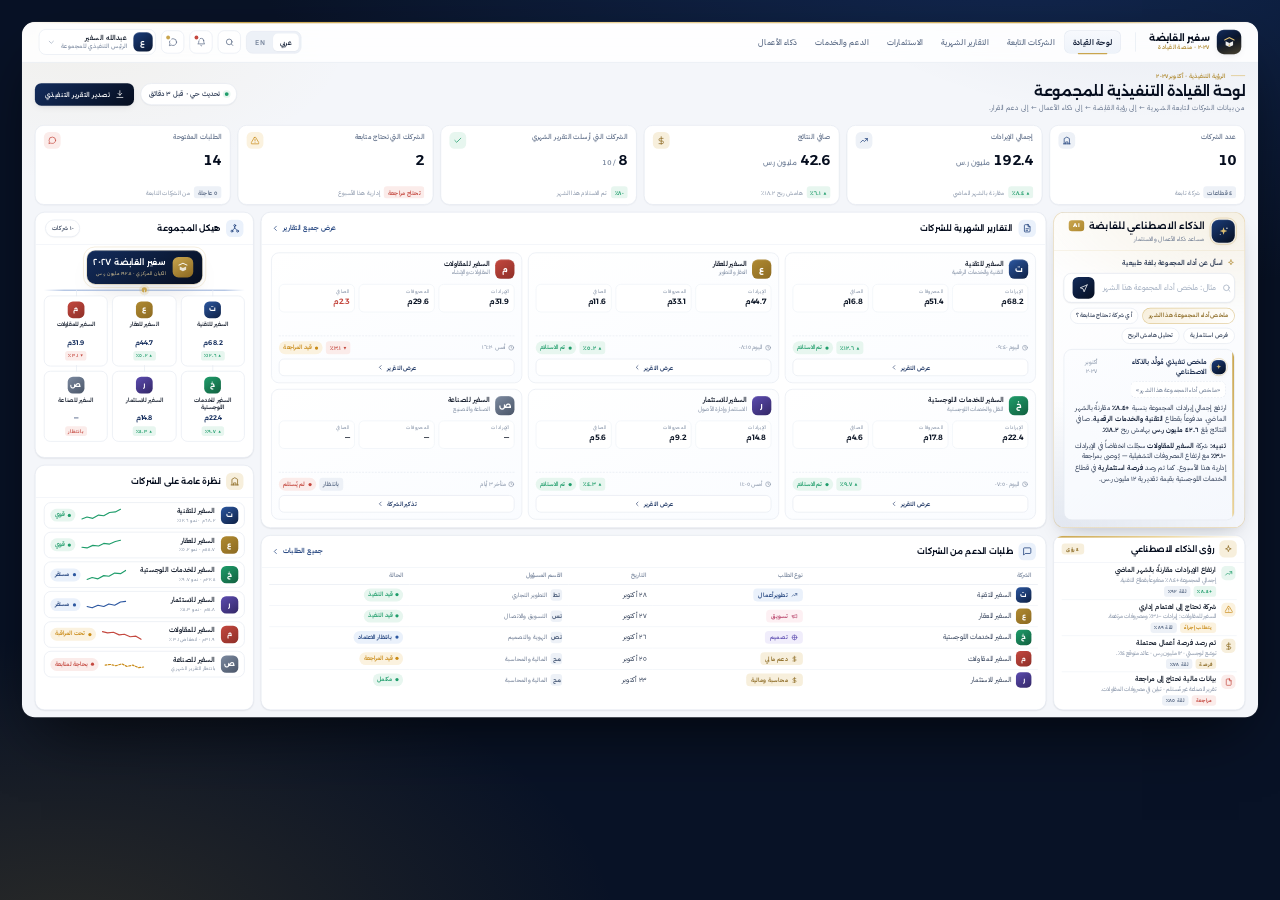
==== commit 370277ad: "Give AI Insights its own labeled dashboard section The four AI-generated observations (revenue up vs" ====
--- a/index.html
+++ b/index.html
@@ -178,29 +178,55 @@
         <p><span class="ar">ارتفع إجمالي إيرادات المجموعة بنسبة <b class="hl-g">+٨.٤٪</b> مقارنةً بالشهر الماضي، مدفوعاً بقطاع <b>التقنية والخدمات الرقمية</b>. صافي النتائج بلغ <b class="hl-gold">٤٢.٦ مليون ر.س</b> بهامش ربح <b>١٨.٢٪</b>.</span><span class="en">Revenue grew <b class="hl-g">+8.4%</b> MoM, led by <b>Technology &amp; Digital</b>. Net result <b class="hl-gold">SAR 42.6M</b> at an <b>18.2%</b> margin.</span></p>
         <p><span class="ar"><b class="hl-r">تنبيه:</b> شركة <b>السفير للمقاولات</b> سجّلت انخفاضاً في الإيرادات <b class="hl-r">-٣.١٪</b> مع ارتفاع المصروفات التشغيلية — يُوصى بمراجعة إدارية هذا الأسبوع. كما تم رصد <b class="hl-gold">فرصة استثمارية</b> في قطاع الخدمات اللوجستية بقيمة تقديرية ١٢ مليون ر.س.</span><span class="en"><b class="hl-r">Alert:</b> <b>Al-Safir Contracting</b> revenue <b class="hl-r">-3.1%</b> with rising expenses — a management review is recommended. A <b class="hl-gold">logistics opportunity</b> of SAR 12M was detected.</span></p>
 
-        <div class="ai-mini">
-          <div class="mini">
-            <div class="mini-ic g"><svg width="13" height="13" viewBox="0 0 24 24" fill="none" stroke="currentColor" stroke-width="2" stroke-linecap="round" stroke-linejoin="round"><path d="M3 17l6-6 4 4 8-8"/><path d="M15 7h6v6"/></svg></div>
-            <div><div class="mini-k"><span class="ar">تحليل أداء الأعمال</span><span class="en">Business performance</span><span class="ins-tag up">+٨.٤٪</span></div>
-              <div class="mini-v"><span class="ar">نمو الإيرادات في ٧ من ١٠ شركات تابعة.</span><span class="en">Revenue growth in 7 of 10 subsidiaries.</span></div></div>
-          </div>
-          <div class="mini">
-            <div class="mini-ic gold"><svg width="13" height="13" viewBox="0 0 24 24" fill="none" stroke="currentColor" stroke-width="2" stroke-linecap="round" stroke-linejoin="round"><path d="M12 2v20"/><path d="M17 6.5H9.5a3.5 3.5 0 0 0 0 7h5a3.5 3.5 0 0 1 0 7H6"/></svg></div>
-            <div><div class="mini-k"><span class="ar">فرصة استثمارية</span><span class="en">Investment opportunity</span><span class="ins-tag gold"><span class="ar">جديد</span><span class="en">New</span></span></div>
-              <div class="mini-v"><span class="ar">الخدمات اللوجستية · ١٢ مليون ر.س · عائد ١٤٪.</span><span class="en">Logistics · SAR 12M · 14% return.</span></div></div>
-          </div>
-          <div class="mini">
-            <div class="mini-ic a"><svg width="13" height="13" viewBox="0 0 24 24" fill="none" stroke="currentColor" stroke-width="2" stroke-linecap="round" stroke-linejoin="round"><path d="M12 9v4"/><path d="M12 17h.01"/><path d="M10.3 3.9 1.8 18a2 2 0 0 0 1.7 3h17a2 2 0 0 0 1.7-3L13.7 3.9a2 2 0 0 0-3.4 0Z"/></svg></div>
-            <div><div class="mini-k"><span class="ar">تنبيهات مهمة</span><span class="en">Important alerts</span><span class="ins-tag warn">٢</span></div>
-              <div class="mini-v"><span class="ar">شركة تحتاج متابعة + تقرير شهري متأخر.</span><span class="en">One company to review + one late report.</span></div></div>
-          </div>
-          <div class="mini">
-            <div class="mini-ic b"><svg width="13" height="13" viewBox="0 0 24 24" fill="none" stroke="currentColor" stroke-width="2" stroke-linecap="round" stroke-linejoin="round"><path d="M4 20V10M10 20V4M16 20v-7M22 20H2"/></svg></div>
-            <div><div class="mini-k"><span class="ar">توقّع الشهر القادم</span><span class="en">Next-month projection</span><span class="ins-tag"><span class="ar">ثقة ٨٧٪</span><span class="en">87% conf.</span></span></div>
-              <div class="mini-v"><span class="ar">إيرادات متوقعة ١٩٨ مليون ر.س (+٣.٢٪).</span><span class="en">SAR 198M projected (+3.2%).</span></div></div>
-          </div>
-        </div>
-      </div>
+      </div>
+    </div>
+  </section>
+
+  <!-- ============== AI INSIGHTS (bottom-left) ============== -->
+  <section class="aii anim" style="animation-delay:.30s">
+    <div class="aii-head">
+      <div class="t-ico gold"><svg width="14" height="14" viewBox="0 0 24 24" fill="none" stroke="currentColor" stroke-width="1.9" stroke-linecap="round" stroke-linejoin="round"><path d="M12 3.4 13.9 9l5.6 1.9-5.6 1.9L12 18.4l-1.9-5.6L4.5 10.9 10.1 9 12 3.4Z"/></svg></div>
+      <h2><span class="ar">رؤى الذكاء الاصطناعي</span><span class="en">AI Insights</span></h2>
+      <span class="cnt"><span class="ar">٤ رؤى</span><span class="en">4 insights</span></span>
+    </div>
+    <div class="aii-list">
+
+      <div class="aii-row">
+        <div class="aii-ic g"><svg width="13" height="13" viewBox="0 0 24 24" fill="none" stroke="currentColor" stroke-width="2" stroke-linecap="round" stroke-linejoin="round"><path d="M3 17l6-6 4 4 8-8"/><path d="M15 7h6v6"/></svg></div>
+        <div class="aii-txt">
+          <div class="aii-t"><span class="ar">ارتفاع الإيرادات مقارنةً بالشهر الماضي</span><span class="en">Revenue increased vs. last month</span></div>
+          <div class="aii-d"><span class="ar">إجمالي المجموعة +٨.٤٪ مدفوعاً بقطاع التقنية.</span><span class="en">Group total +8.4%, led by Technology.</span></div>
+          <div class="aii-meta"><span class="ins-tag up">+٨.٤٪</span><span class="ins-tag"><span class="ar">ثقة ٩٢٪</span><span class="en">92% conf.</span></span></div>
+        </div>
+      </div>
+
+      <div class="aii-row">
+        <div class="aii-ic a"><svg width="13" height="13" viewBox="0 0 24 24" fill="none" stroke="currentColor" stroke-width="2" stroke-linecap="round" stroke-linejoin="round"><path d="M12 9v4"/><path d="M12 17h.01"/><path d="M10.3 3.9 1.8 18a2 2 0 0 0 1.7 3h17a2 2 0 0 0 1.7-3L13.7 3.9a2 2 0 0 0-3.4 0Z"/></svg></div>
+        <div class="aii-txt">
+          <div class="aii-t"><span class="ar">شركة تحتاج إلى اهتمام إداري</span><span class="en">One company needs management attention</span></div>
+          <div class="aii-d"><span class="ar">السفير للمقاولات: إيرادات −٣.١٪ ومصروفات مرتفعة.</span><span class="en">Al-Safir Contracting: −3.1% revenue, rising expenses.</span></div>
+          <div class="aii-meta"><span class="ins-tag warn"><span class="ar">يتطلب إجراءً</span><span class="en">Action needed</span></span><span class="ins-tag"><span class="ar">ثقة ٨٩٪</span><span class="en">89% conf.</span></span></div>
+        </div>
+      </div>
+
+      <div class="aii-row">
+        <div class="aii-ic gold"><svg width="13" height="13" viewBox="0 0 24 24" fill="none" stroke="currentColor" stroke-width="2" stroke-linecap="round" stroke-linejoin="round"><path d="M12 2v20"/><path d="M17 6.5H9.5a3.5 3.5 0 0 0 0 7h5a3.5 3.5 0 0 1 0 7H6"/></svg></div>
+        <div class="aii-txt">
+          <div class="aii-t"><span class="ar">تم رصد فرصة أعمال محتملة</span><span class="en">A potential business opportunity was detected</span></div>
+          <div class="aii-d"><span class="ar">توسّع لوجستي · ١٢ مليون ر.س · عائد متوقع ١٤٪.</span><span class="en">Logistics expansion · SAR 12M · 14% projected return.</span></div>
+          <div class="aii-meta"><span class="ins-tag gold"><span class="ar">فرصة</span><span class="en">Opportunity</span></span><span class="ins-tag"><span class="ar">ثقة ٧٨٪</span><span class="en">78% conf.</span></span></div>
+        </div>
+      </div>
+
+      <div class="aii-row">
+        <div class="aii-ic r"><svg width="13" height="13" viewBox="0 0 24 24" fill="none" stroke="currentColor" stroke-width="2" stroke-linecap="round" stroke-linejoin="round"><path d="M14 3H7a2 2 0 0 0-2 2v14a2 2 0 0 0 2 2h10a2 2 0 0 0 2-2V8l-5-5Z"/><path d="M14 3v5h5"/></svg></div>
+        <div class="aii-txt">
+          <div class="aii-t"><span class="ar">بيانات مالية تحتاج إلى مراجعة</span><span class="en">Financial data needs review</span></div>
+          <div class="aii-d"><span class="ar">تقرير الصناعة غير مُستلم · تباين في مصروفات المقاولات.</span><span class="en">Industrial report missing; Contracting expense variance.</span></div>
+          <div class="aii-meta"><span class="ins-tag risk"><span class="ar">مراجعة</span><span class="en">Review</span></span><span class="ins-tag"><span class="ar">ثقة ٨٥٪</span><span class="en">85% conf.</span></span></div>
+        </div>
+      </div>
+
     </div>
   </section>
 
--- a/styles.css
+++ b/styles.css
@@ -173,12 +173,12 @@
   padding:12px 20px 11px;
   display:grid;
   grid-template-columns:298px minmax(0,1fr) 340px;
-  grid-template-rows:74px 124px minmax(0,1fr) 264px;
+  grid-template-rows:74px 124px minmax(0,1fr) 272px;
   grid-template-areas:
     "head  head    head"
     "kpis  kpis    kpis"
     "ai    reports rel"
-    "ai    support rel";
+    "aii   support rel";
   gap:11px;
 }
 
@@ -243,7 +243,7 @@
 .kpi.green .kpi-ic{background:var(--green-soft);color:var(--green);}
 .kpi.amber .kpi-ic{background:var(--amber-soft);color:var(--amber);}
 .kpi.red .kpi-ic{background:var(--red-soft);color:var(--red);}
-.kpi-val{font-family:var(--f-display);font-size:22px;font-weight:600;color:var(--navy-900);letter-spacing:-.025em;line-height:1.05;display:flex;align-items:baseline;gap:4px;}
+.kpi-val{font-family:var(--f-display);font-size:22px;font-weight:600;color:var(--navy-900);letter-spacing:-.025em;line-height:1.15;display:flex;align-items:baseline;gap:4px;overflow:visible;}
 .kpi-val .unit{font-size:10.5px;font-weight:500;color:var(--ink-400);letter-spacing:0;}
 .kpi-foot{display:flex;align-items:center;gap:6px;margin-top:auto;padding-top:5px;font-size:10px;color:var(--ink-400);white-space:nowrap;overflow:hidden;}
 .delta{display:inline-flex;align-items:center;gap:3px;font-weight:600;font-size:10px;padding:2px 6px;border-radius:5px;white-space:nowrap;}
@@ -270,7 +270,7 @@
 }
 .ai-top{
   flex:0 0 auto;display:flex;align-items:center;gap:11px;
-  padding:13px 16px;border-bottom:1px solid rgba(201,165,78,.22);position:relative;
+  padding:10px 15px;border-bottom:1px solid rgba(201,165,78,.22);position:relative;
 }
 .ai-orb{
   width:36px;height:36px;border-radius:11px;flex:0 0 auto;position:relative;
@@ -282,7 +282,7 @@
 .ai-id h2{font-family:var(--f-display);font-size:14px;font-weight:600;color:var(--navy-900);margin:0;display:flex;align-items:center;gap:7px;}
 .ai-id p{margin:1px 0 0;font-size:10px;color:var(--ink-500);}
 .badge-ai{font-size:8.5px;font-weight:700;letter-spacing:.1em;padding:2px 6px;border-radius:5px;background:linear-gradient(140deg,var(--gold-500),var(--gold-600));color:#fff;}
-.ai-body{position:relative;flex:1 1 auto;min-height:0;display:flex;flex-direction:column;padding:13px 16px;gap:10px;overflow:hidden;}
+.ai-body{position:relative;flex:1 1 auto;min-height:0;display:flex;flex-direction:column;padding:11px 15px;gap:8px;overflow:hidden;}
 .ask-label{font-size:10.5px;font-weight:600;color:var(--ink-700);display:flex;align-items:center;gap:6px;}
 .ask-box{
   display:flex;align-items:center;gap:9px;padding:4px 4px 4px 13px;border-radius:12px;
@@ -295,7 +295,7 @@
 .ask-send{width:34px;height:34px;border-radius:9px;border:none;cursor:pointer;flex:0 0 auto;background:linear-gradient(140deg,var(--navy-600),var(--navy-900));color:#fff;display:grid;place-items:center;transition:.24s;}
 .ask-send:hover{transform:scale(1.05);}
 .suggest{display:flex;flex-wrap:wrap;gap:6px;}
-.sugg{font-size:10px;font-weight:500;color:var(--ink-700);padding:5px 10px;border-radius:999px;background:#fff;border:1px solid var(--line);cursor:pointer;transition:.22s;}
+.sugg{font-size:9.5px;font-weight:500;color:var(--ink-700);padding:4px 9px;border-radius:999px;background:#fff;border:1px solid var(--line);cursor:pointer;transition:.22s;}
 .sugg:hover{border-color:var(--gold-400);color:var(--gold-700);background:var(--gold-100);}
 .sugg.gold{border-color:rgba(201,165,78,.5);background:linear-gradient(140deg,var(--gold-100),#fff);color:var(--gold-700);font-weight:600;}
 
@@ -304,11 +304,11 @@
   padding:11px 13px;position:relative;overflow:hidden;flex:1 1 auto;min-height:0;
 }
 .answer::before{content:"";position:absolute;inset-inline-start:0;top:0;bottom:0;width:3px;background:linear-gradient(180deg,var(--gold-500),var(--gold-300));}
-.answer-head{display:flex;align-items:center;gap:7px;margin-bottom:8px;}
+.answer-head{display:flex;align-items:center;gap:7px;margin-bottom:6px;}
 .answer-head .who{font-size:10.5px;font-weight:600;color:var(--navy-700);}
 .answer-head .time{font-size:9.5px;color:var(--ink-400);margin-inline-start:auto;}
-.answer-q{font-size:10.5px;color:var(--ink-500);padding:5px 9px;border-radius:8px;background:#fff;border:1px dashed var(--line);margin-bottom:8px;display:inline-block;}
-.answer p{margin:0 0 7px;font-size:11.5px;color:var(--ink-700);line-height:1.68;}
+.answer-q{font-size:10px;color:var(--ink-500);padding:4px 8px;border-radius:8px;background:#fff;border:1px dashed var(--line);margin-bottom:6px;display:inline-block;}
+.answer p{margin:0 0 6px;font-size:11px;color:var(--ink-700);line-height:1.6;}
 .answer p:last-child{margin-bottom:0;}
 .answer b{color:var(--navy-800);font-weight:600;}
 .hl-g{color:var(--green);font-weight:600;}
@@ -355,11 +355,11 @@
    SUPPORT REQUESTS (centre bottom)
    ============================================================ */
 .support{grid-area:support;}
-.support .card-body{padding:6px 12px 4px;overflow:hidden;}
+.support .card-body{padding:5px 12px 4px;overflow:hidden;}
 .table{width:100%;border-collapse:separate;border-spacing:0;}
 .table th{font-size:9px;font-weight:600;color:var(--ink-400);text-align:start;padding:0 10px 6px;text-transform:uppercase;letter-spacing:.05em;border-bottom:1px solid var(--line);}
 html.lang-ar .table th{letter-spacing:0;}
-.table td{padding:5px 10px;border-bottom:1px solid var(--line-2);font-size:11px;color:var(--ink-700);vertical-align:middle;}
+.table td{padding:4px 10px;border-bottom:1px solid var(--line-2);font-size:11px;color:var(--ink-700);vertical-align:middle;}
 .table tbody tr:last-child td{border-bottom:none;}
 .table tbody tr{transition:.2s;}
 .table tbody tr:hover{background:linear-gradient(90deg,rgba(244,246,250,.9),transparent);}
@@ -440,19 +440,33 @@
 body.export .stage-wrap{padding:0;display:block;min-height:0;background:none;}
 body.export .stage{border-radius:0;box-shadow:none;}
 
-/* ---------- AI mini insight rows (inside answer panel) ---------- */
-.ai-mini{display:grid;grid-template-columns:1fr;gap:5px;margin-top:8px;padding-top:8px;border-top:1px dashed var(--line);}
-.mini{display:flex;gap:8px;padding:6px 8px;border-radius:10px;background:#fff;border:1px solid var(--line);transition:.22s;}
-.mini:hover{transform:translateY(-1px);box-shadow:var(--shadow-sm);border-color:#D8E0EC;}
-.mini-ic{width:26px;height:26px;border-radius:8px;display:grid;place-items:center;flex:0 0 auto;}
-.mini-ic.g{background:var(--green-soft);color:var(--green);}
-.mini-ic.a{background:var(--amber-soft);color:var(--amber);}
-.mini-ic.b{background:var(--blue-soft);color:var(--navy-500);}
-.mini-ic.gold{background:var(--gold-100);color:var(--gold-700);}
-.mini > div:last-child{min-width:0;flex:1;}
-.mini-k{font-size:10.5px;font-weight:600;color:var(--ink-900);display:flex;align-items:center;gap:6px;}
-.mini-v{font-size:9.5px;color:var(--ink-400);margin-top:1px;line-height:1.45;}
+/* ============================================================
+   AI INSIGHTS  (bottom-left column)
+   ============================================================ */
+.aii{grid-area:aii;border-radius:15px;border:1px solid var(--line);background:var(--paper);
+  box-shadow:var(--shadow-sm);display:flex;flex-direction:column;min-height:0;overflow:hidden;position:relative;}
+.aii::before{content:"";position:absolute;inset:0 0 auto 0;height:2.5px;
+  background:linear-gradient(90deg,var(--gold-500),var(--gold-300) 55%,transparent);}
+.aii-head{flex:0 0 auto;display:flex;align-items:center;gap:8px;padding:7px 12px;border-bottom:1px solid var(--line-2);}
+.aii-head h2{font-family:var(--f-display);font-size:12.5px;font-weight:600;color:var(--navy-900);margin:0;}
+.aii-head .cnt{margin-inline-start:auto;font-size:8.5px;font-weight:700;color:var(--gold-700);
+  background:var(--gold-100);padding:2px 7px;border-radius:5px;white-space:nowrap;}
+.aii-list{flex:1 1 auto;min-height:0;display:flex;flex-direction:column;justify-content:center;padding:2px 12px 3px;overflow:hidden;}
+.aii-row{display:flex;gap:8px;padding:4px 2px;border-bottom:1px solid var(--line-2);}
+.aii-row:last-child{border-bottom:none;}
+.aii-ic{width:22px;height:22px;border-radius:7px;display:grid;place-items:center;flex:0 0 auto;}
+.aii-ic.g{background:var(--green-soft);color:var(--green);}
+.aii-ic.a{background:var(--amber-soft);color:var(--amber);}
+.aii-ic.b{background:var(--blue-soft);color:var(--navy-500);}
+.aii-ic.gold{background:var(--gold-100);color:var(--gold-700);}
+.aii-ic.r{background:var(--red-soft);color:var(--red);}
+.aii-txt{min-width:0;flex:1;}
+.aii-t{font-size:10.5px;font-weight:600;color:var(--ink-900);line-height:1.4;}
+.aii-d{font-size:9px;color:var(--ink-400);margin-top:1px;line-height:1.4;}
+.aii-meta{display:flex;align-items:center;gap:5px;margin-top:3px;}
+
 .ins-tag{font-size:8.5px;font-weight:700;padding:1.5px 6px;border-radius:5px;background:var(--bg-2);color:var(--ink-500);white-space:nowrap;}
 .ins-tag.up{background:var(--green-soft);color:var(--green);}
 .ins-tag.warn{background:var(--amber-soft);color:var(--amber);}
+.ins-tag.risk{background:var(--red-soft);color:var(--red);}
 .ins-tag.gold{background:var(--gold-100);color:var(--gold-700);}
